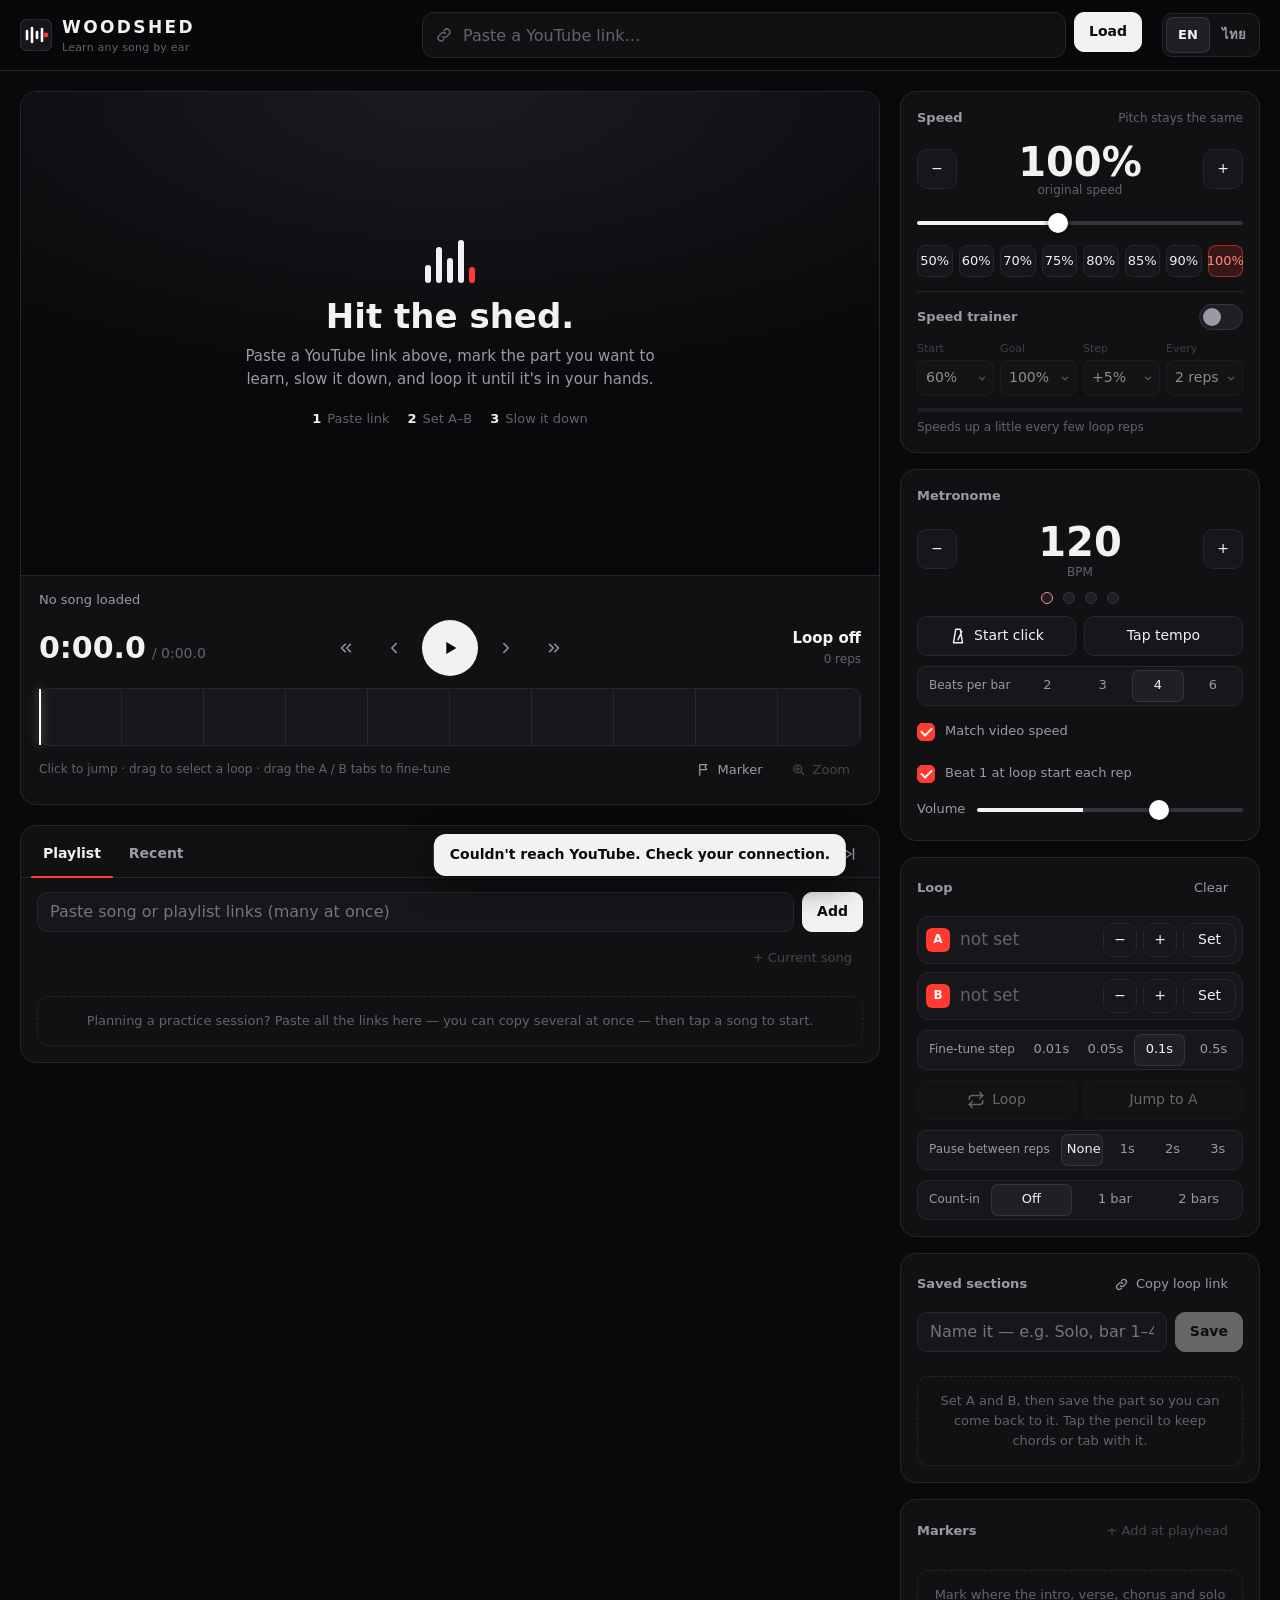
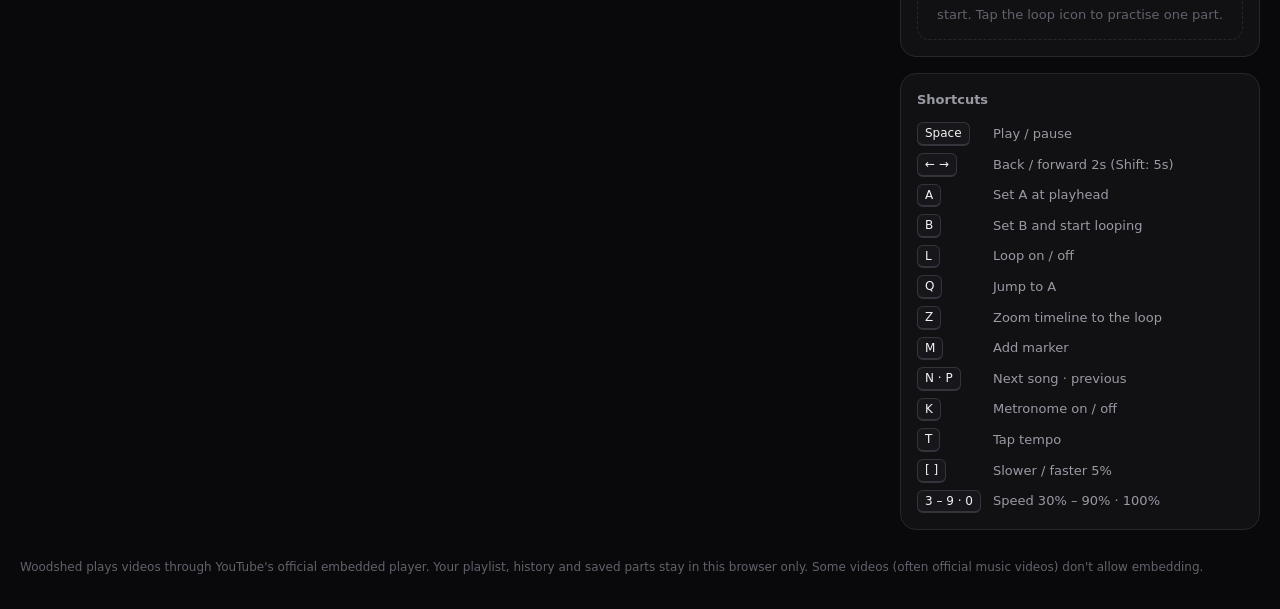
==== docs/woodshed/index.html @ f4cbf735 "Woodshed: seeking never auto-starts a not-yet-played video (fixes first count-in) Co-Authored-By: Cl" ====
<!DOCTYPE html>
<html lang="en">
<head>
<meta charset="utf-8">
<meta name="viewport" content="width=device-width,initial-scale=1">
<meta name="description" content="Woodshed — loop any part of a YouTube song, slow it down, and learn it by ear.">
<meta name="theme-color" content="#09090b">
<meta name="referrer" content="strict-origin-when-cross-origin">
<title>Woodshed — Learn any song by ear</title>
<link rel="icon" href="data:image/svg+xml,%3Csvg xmlns='http://www.w3.org/2000/svg' viewBox='0 0 32 32'%3E%3Crect width='32' height='32' rx='8' fill='%2309090b'/%3E%3Cpath d='M7 20V12M12 23V9M17 19v-6M22 22V10' stroke='%23fff' stroke-width='2.6' stroke-linecap='round'/%3E%3Ccircle cx='26' cy='16' r='2.4' fill='%23ff3b30'/%3E%3C/svg%3E">
<link rel="stylesheet" href="css/app.css?v=202611260628">
</head>
<body>
<div class="banner" id="fileWarn" hidden data-i18n="fileWarn">You opened this page as a local file. YouTube blocks playback from local files. Host it (e.g. GitHub Pages) or run a local web server.</div>
<header>
  <div class="hwrap">
    <a class="brand" href="./" aria-label="Woodshed">
      <svg width="32" height="32" viewBox="0 0 32 32" aria-hidden="true"><rect width="32" height="32" rx="8" fill="#17171b" stroke="#34343c"/><path d="M7 20V12M12 23V9M17 19v-6M22 22V10" stroke="#fff" stroke-width="2.6" stroke-linecap="round"/><circle cx="26" cy="16" r="2.4" fill="#ff3b30"/></svg>
      <span><b>WOODSHED</b><small data-i18n="brand.tag">Learn any song by ear</small></span>
    </a>
    <form class="url" id="urlForm" autocomplete="off">
      <label class="field">
        <svg class="i" viewBox="0 0 24 24"><path d="M10 14a4 4 0 0 0 5.7 0l3-3a4 4 0 0 0-5.7-5.7l-1 1M14 10a4 4 0 0 0-5.7 0l-3 3a4 4 0 0 0 5.7 5.7l1-1"/></svg>
        <input id="url" type="text" inputmode="url" placeholder="Paste a YouTube link…" data-i18n-ph="url.ph" aria-label="YouTube link" data-i18n-aria="url.aria" spellcheck="false">
      </label>
      <button class="btn pri" type="submit" data-i18n="load">Load</button>
    </form>
    <div class="langs" role="group" aria-label="Language" data-i18n-aria="lang.aria"><button data-lang="en">EN</button><button data-lang="th">ไทย</button></div>
  </div>
</header>

<main class="app">
  <section class="card stage">
    <div class="screen">
      <div id="player"></div>
      <div class="over" id="over">
        <div>
          <div class="bars" aria-hidden="true"><i></i><i></i><i></i><i></i><i></i></div>
          <h1 id="overTitle" data-i18n="intro.title">Hit the shed.</h1>
          <p id="overText" data-i18n="intro.text">Paste a YouTube link above, mark the part you want to learn, slow it down, and loop it until it's in your hands.</p>
          <div class="acts" id="overActs" hidden></div>
          <div class="code" id="overCode"></div>
          <div class="steps" id="steps"><span><b>1</b><i data-i18n="step1">Paste link</i></span><span><b>2</b><i data-i18n="step2">Set A–B</i></span><span><b>3</b><i data-i18n="step3">Slow it down</i></span></div>
        </div>
      </div>
      <div class="cbadge" id="cbadge" hidden><b id="cbNum">1</b><span id="cbText"></span></div>
    </div>
    <div class="transport">
      <div class="songTitle" id="songTitle">No song loaded</div>
      <div class="trow">
        <div class="tc num"><span id="now">0:00.0</span><small id="dur">/ 0:00.0</small></div>
        <div class="ctrls">
          <button class="btn sq ghost" id="b5" data-i18n-title="back5.t" data-i18n-aria="back5"><svg class="i" viewBox="0 0 24 24"><path d="M11 17l-5-5 5-5M18 17l-5-5 5-5"/></svg></button>
          <button class="btn sq ghost" id="b2" data-i18n-title="back2.t" data-i18n-aria="back2"><svg class="i" viewBox="0 0 24 24"><path d="M15 18l-6-6 6-6"/></svg></button>
          <button class="play" id="play" data-i18n-title="play.t" aria-label="Play"><svg viewBox="0 0 24 24" id="playIco"><path d="M8 5.5v13l11-6.5z"/></svg></button>
          <button class="btn sq ghost" id="f2" data-i18n-title="fwd2.t" data-i18n-aria="fwd2"><svg class="i" viewBox="0 0 24 24"><path d="M9 18l6-6-6-6"/></svg></button>
          <button class="btn sq ghost" id="f5" data-i18n-title="fwd5.t" data-i18n-aria="fwd5"><svg class="i" viewBox="0 0 24 24"><path d="M13 17l5-5-5-5M6 17l5-5-5-5"/></svg></button>
        </div>
        <div class="stat num" id="stat"><b id="loopState">Loop off</b><span id="loopCount">0 reps</span></div>
      </div>
      <div class="mini" id="mini" hidden aria-hidden="true"><div class="miniWin" id="miniWin"></div><div class="miniHead" id="miniHead"></div></div>
      <div class="lane" id="lane" data-i18n-aria="markers.aria"></div>
      <div class="track" id="track" data-i18n-aria="timeline.aria">
        <div class="prog" id="prog"></div>
        <div class="region" id="region"></div>
        <div class="hdl" id="hA" data-h="a"><span>A</span></div>
        <div class="hdl" id="hB" data-h="b"><span>B</span></div>
        <div class="head" id="head"></div>
        <div class="hover num" id="hover">0:00.0</div>
        <span class="vlab num" id="vs"></span><span class="vlab r num" id="ve"></span>
      </div>
      <div class="tfoot">
        <div class="hint" data-i18n="timeline.hint">Click to jump · drag to select a loop · drag the A / B tabs to fine-tune</div>
        <div class="tbtns">
          <button class="btn ghost small" id="mkAddT" data-i18n-title="marker.t"><svg class="i" viewBox="0 0 24 24"><path d="M6 21V4M6 4h11l-2.5 4L17 12H6"/></svg><span data-i18n="marker">Marker</span></button>
          <button class="btn ghost small" id="zoomBtn" aria-pressed="false" data-i18n-title="zoom.t" disabled><svg class="i" viewBox="0 0 24 24"><circle cx="11" cy="11" r="6"/><path d="M20 20l-4.5-4.5M11 8v6M8 11h6"/></svg><span data-i18n="zoom">Zoom</span></button>
        </div>
      </div>
    </div>
  </section>

  <section class="card lib" data-i18n-aria="lib.aria">
    <div class="tabs" role="tablist">
      <button role="tab" id="tabPl" class="on" aria-selected="true"><span data-i18n="tab.pl">Playlist</span> <span id="plTabCount" class="num"></span></button>
      <button role="tab" id="tabRc" aria-selected="false" data-i18n="tab.rc">Recent</button>
      <div class="tabs-r">
        <button class="btn sq ghost" id="plPrev" data-i18n-title="prevSong.t" data-i18n-aria="prevSong"><svg class="i" viewBox="0 0 24 24"><path d="M6 5v14M18 6l-9 6 9 6z"/></svg></button>
        <button class="btn sq ghost" id="plNext" data-i18n-title="nextSong.t" data-i18n-aria="nextSong"><svg class="i" viewBox="0 0 24 24"><path d="M18 5v14M6 6l9 6-9 6z"/></svg></button>
      </div>
    </div>
    <div id="plPane" class="pane">
      <form class="save" id="plForm" autocomplete="off">
        <input id="plIn" type="text" data-i18n-ph="pl.ph" data-i18n-aria="pl.aria" spellcheck="false">
        <button class="btn pri" type="submit" id="plAddBtn" data-i18n="add">Add</button>
      </form>
      <div class="pltools">
        <span class="hint num" id="plCount"></span>
        <button class="btn ghost small" id="plAddCur" data-i18n="pl.addCur">+ Current song</button>
        <span id="plTools" hidden><button class="btn ghost small" id="plClearDone" data-i18n="pl.clearDone">Remove learned</button><button class="btn ghost small" id="plClear" data-i18n="clear">Clear</button></span>
      </div>
      <ol class="plist" id="plList"></ol>
      <div class="empty" id="plEmpty" data-i18n="pl.empty"></div>
    </div>
    <div id="rcPane" class="pane" hidden>
      <ol class="plist" id="rcList"></ol>
      <div class="empty" id="rcEmpty" hidden data-i18n="rc.empty"></div>
      <div class="pltools"><button class="btn ghost small" id="rcClear" data-i18n="rc.clear">Clear history</button></div>
    </div>
  </section>

  <aside class="side">
    <div class="card">
      <div class="ch"><h2 data-i18n="speed">Speed</h2><span class="hint" style="margin:0" data-i18n="pitchSame">Pitch stays the same</span></div>
      <div class="speed">
        <button class="btn sq" id="spDown" data-i18n-aria="slower5">−</button>
        <div class="spv num"><span id="spv">100%</span><small id="spx">original speed</small></div>
        <button class="btn sq" id="spUp" data-i18n-aria="faster5">+</button>
      </div>
      <input type="range" id="sp" min="25" max="200" step="5" value="100" data-i18n-aria="speed.aria">
      <div class="chips" id="chips"></div>
      <div class="sub">
        <div class="subh"><span data-i18n="trainer">Speed trainer</span><button class="switch" id="trOn" role="switch" aria-checked="false" data-i18n-aria="trainer"><i></i></button></div>
        <div class="trgrid">
          <label><span data-i18n="trainer.from">Start</span><select id="trFrom"></select></label>
          <label><span data-i18n="trainer.to">Goal</span><select id="trTo"></select></label>
          <label><span data-i18n="trainer.step">Step</span><select id="trStep"></select></label>
          <label><span data-i18n="trainer.every">Every</span><select id="trEvery"></select></label>
        </div>
        <div class="trbar"><i id="trFill"></i></div>
        <div class="hint" id="trStatus"></div>
      </div>
    </div>

    <div class="card" id="metCard">
      <div class="ch"><h2 data-i18n="metronome">Metronome</h2><span class="hint num" style="margin:0" id="metEff"></span></div>
      <div class="speed">
        <button class="btn sq" id="bpmDown" data-i18n-aria="bpmDown">−</button>
        <div class="spv num"><input id="bpmIn" type="number" min="30" max="300" step="1" value="120" inputmode="numeric" data-i18n-aria="bpm.aria"><small data-i18n="bpm">BPM</small></div>
        <button class="btn sq" id="bpmUp" data-i18n-aria="bpmUp">+</button>
      </div>
      <div class="beats" id="beatDots" aria-hidden="true"></div>
      <div class="row">
        <button class="btn" id="metBtn" aria-pressed="false"><svg class="i" viewBox="0 0 24 24"><path d="M9 3h6l3 18H6zM12 17l5-11"/></svg><span data-i18n="met.start">Start click</span></button>
        <button class="btn" id="tapBtn"><span id="tapTxt" data-i18n="tap">Tap tempo</span></button>
      </div>
      <div class="seg" id="meterSeg"><span data-i18n="beats">Beats per bar</span><button data-b="2">2</button><button data-b="3">3</button><button data-b="4" class="on">4</button><button data-b="6">6</button></div>
      <label class="tog"><input type="checkbox" id="metFollow" checked><span data-i18n="met.follow">Match video speed</span></label>
      <label class="tog"><input type="checkbox" id="metRealign" checked><span data-i18n="met.realign">Beat 1 at loop start each rep</span></label>
      <label class="vol"><span data-i18n="volume">Volume</span><input type="range" id="metVol" min="0" max="100" value="70" data-i18n-aria="volume"></label>
    </div>

    <div class="card">
      <div class="ch"><h2 data-i18n="loop">Loop</h2><button class="btn ghost" id="clr" style="height:30px;font-size:13px" data-i18n="clear">Clear</button></div>
      <div class="ab">
        <div class="pt">
          <span class="tag">A</span><span class="t num none" id="at">not set</span>
          <button class="btn sq" data-n="a,-0.1" data-i18n-aria="aEarlier">−</button>
          <button class="btn sq" data-n="a,0.1" data-i18n-aria="aLater">+</button>
          <button class="btn" id="setA" data-i18n-title="setA.t" data-i18n="set">Set</button>
        </div>
        <div class="pt">
          <span class="tag">B</span><span class="t num none" id="bt">not set</span>
          <button class="btn sq" data-n="b,-0.1" data-i18n-aria="bEarlier">−</button>
          <button class="btn sq" data-n="b,0.1" data-i18n-aria="bLater">+</button>
          <button class="btn" id="setB" data-i18n-title="setB.t" data-i18n="set">Set</button>
        </div>
      </div>
      <div class="seg" id="stepSeg"><span data-i18n="fineStep">Fine-tune step</span><button data-step="0.01">0.01s</button><button data-step="0.05">0.05s</button><button data-step="0.1" class="on">0.1s</button><button data-step="0.5">0.5s</button></div>
      <div class="row">
        <button class="btn" id="loopBtn" aria-pressed="false"><svg class="i" viewBox="0 0 24 24"><path d="M17 2l4 4-4 4"/><path d="M3 11v-1a4 4 0 0 1 4-4h14M7 22l-4-4 4-4"/><path d="M21 13v1a4 4 0 0 1-4 4H3"/></svg><span>Loop</span></button>
        <button class="btn" id="toA" data-i18n-title="jumpA.t" data-i18n="jumpA">Jump to A</button>
      </div>
      <div class="seg" id="gap"><span data-i18n="gap">Pause between reps</span><button data-g="0" class="on" data-i18n="none">None</button><button data-g="1">1s</button><button data-g="2">2s</button><button data-g="3">3s</button></div>
      <div class="seg" id="ciSeg"><span data-i18n="countIn">Count-in</span><button data-ci="0" class="on" data-i18n="off">Off</button><button data-ci="1" id="ci1"></button><button data-ci="2" id="ci2"></button></div>
    </div>

    <div class="card">
      <div class="ch"><h2 data-i18n="sections">Saved sections</h2><button class="btn ghost" id="share" style="height:30px;font-size:13px"><svg class="i" viewBox="0 0 24 24" style="width:15px;height:15px"><path d="M10 14a4 4 0 0 0 5.7 0l3-3a4 4 0 0 0-5.7-5.7l-1 1M14 10a4 4 0 0 0-5.7 0l-3 3a4 4 0 0 0 5.7 5.7l1-1"/></svg><span data-i18n="copyLink">Copy loop link</span></button></div>
      <form class="save" id="saveForm" autocomplete="off">
        <input id="secName" type="text" maxlength="40" data-i18n-ph="sec.ph" data-i18n-aria="sec.aria">
        <button class="btn pri" type="submit" id="saveBtn" data-i18n="save">Save</button>
      </form>
      <ul class="secs" id="secs"></ul>
      <div class="empty" id="secEmpty" data-i18n="sec.empty"></div>
    </div>

    <div class="card">
      <div class="ch"><h2 data-i18n="markers">Markers</h2><button class="btn ghost" id="mkAdd" style="height:30px;font-size:13px" data-i18n-title="mk.add.t" data-i18n="mk.add">+ Add at playhead</button></div>
      <ul class="mks" id="mkList"></ul>
      <div class="empty" id="mkEmpty" data-i18n="mk.empty"></div>
      <datalist id="mkNames"></datalist>
    </div>

    <div class="card keys-card">
      <div class="ch"><h2 data-i18n="shortcuts">Shortcuts</h2></div>
      <div class="keys">
        <kbd>Space</kbd><span data-i18n="k.play"></span>
        <kbd>← →</kbd><span data-i18n="k.seek"></span>
        <kbd>A</kbd><span data-i18n="k.a"></span>
        <kbd>B</kbd><span data-i18n="k.b"></span>
        <kbd>L</kbd><span data-i18n="k.l"></span>
        <kbd>Q</kbd><span data-i18n="k.q"></span>
        <kbd>Z</kbd><span data-i18n="k.z"></span>
        <kbd>M</kbd><span data-i18n="k.m"></span>
        <kbd>N · P</kbd><span><i data-i18n="k.n"></i> · <i data-i18n="k.p"></i></span>
        <kbd>K</kbd><span data-i18n="k.k"></span>
        <kbd>T</kbd><span data-i18n="k.t"></span>
        <kbd>[ ]</kbd><span data-i18n="k.speed"></span>
        <kbd>3 – 9 · 0</kbd><span data-i18n="k.num"></span>
      </div>
    </div>
  </aside>
</main>
<footer data-i18n="footer"></footer>
<div class="toast" id="toast" role="status" aria-live="polite"></div>
<script type="module" src="js/main.js?v=202611260628"></script>
</body>
</html>
---- docs/woodshed/css/app.css ----
:root{
  --bg:#09090b;--s1:#111114;--s2:#17171b;--s3:#1f1f25;--line:#26262d;--line2:#34343c;
  --ink:#f2f2f4;--mute:#9a9aa4;--dim:#62626c;--rec:#ff3b30;--recbg:rgba(255,59,48,.16);
  --r:16px;
  --font:Meiryo,"メイリオ","Hiragino Kaku Gothic ProN","Hiragino Sans","Leelawadee UI","Thonburi","Sukhumvit Set","Noto Sans Thai","Noto Sans JP",system-ui,sans-serif;
  color-scheme:dark;
}
*{box-sizing:border-box;min-width:0}
html,body{margin:0;background:var(--bg);color:var(--ink)}
body{font:15px/1.55 var(--font);-webkit-font-smoothing:antialiased;overflow-x:hidden}
button,input{font:inherit;color:inherit}
button{cursor:pointer;-webkit-tap-highlight-color:transparent}
:focus-visible{outline:2px solid var(--rec);outline-offset:2px}
.num{font-variant-numeric:tabular-nums;white-space:nowrap}
svg.i{width:18px;height:18px;fill:none;stroke:currentColor;stroke-width:2;stroke-linecap:round;stroke-linejoin:round;flex:none}

/* ---------- header ---------- */
header{position:sticky;top:0;z-index:20;background:rgba(9,9,11,.86);backdrop-filter:blur(14px);-webkit-backdrop-filter:blur(14px);border-bottom:1px solid var(--line)}
.hwrap{max-width:1320px;margin:auto;padding:12px 20px;display:flex;gap:20px;align-items:center}
.brand{display:flex;align-items:center;gap:10px;text-decoration:none;color:var(--ink);flex:none}
.brand b{font-size:17px;letter-spacing:.14em;font-weight:700}
.brand small{display:block;font-size:11px;color:var(--dim);letter-spacing:.02em;margin-top:-2px}
form.url{flex:1;display:flex;gap:8px;max-width:720px;margin-left:auto}
.field{flex:1;display:flex;align-items:center;gap:8px;background:var(--s1);border:1px solid var(--line);border-radius:12px;padding:0 12px;transition:border-color .15s}
.field:focus-within{border-color:var(--line2);box-shadow:0 0 0 3px rgba(255,255,255,.04)}
.field svg{color:var(--dim)}
.field input{flex:1;height:44px;border:0;background:none;outline:none;font-size:16px}
.field input::placeholder{color:var(--dim)}

/* ---------- buttons ---------- */
.btn{display:inline-flex;align-items:center;justify-content:center;gap:7px;height:40px;padding:0 14px;border-radius:10px;background:var(--s2);border:1px solid var(--line);font-size:14px;white-space:nowrap;transition:background .12s,border-color .12s,transform .08s}
.btn:hover{background:var(--s3);border-color:var(--line2)}
.btn:active{transform:scale(.97)}
.btn:disabled{opacity:.38;pointer-events:none}
.btn.pri{background:var(--ink);color:#0b0b0d;border-color:var(--ink);font-weight:700}
.btn.pri:hover{background:#fff}
.btn.sq{width:40px;padding:0}
.btn.on{background:var(--recbg);border-color:rgba(255,59,48,.55);color:#ff8a82}
.btn.ghost{background:none;border-color:transparent;color:var(--mute)}
.btn.ghost:hover{color:var(--ink);background:var(--s2)}

/* ---------- layout ---------- */
.app{max-width:1320px;margin:auto;padding:20px;display:grid;grid-template-columns:minmax(0,1fr) 360px;grid-template-areas:"stage side" "lib side";grid-template-rows:auto 1fr;gap:20px;align-items:start}
.stage{grid-area:stage}.lib{grid-area:lib}.side{grid-area:side}
.card{background:var(--s1);border:1px solid var(--line);border-radius:var(--r)}
.side{display:grid;gap:16px}
.side .card{padding:16px}
.ch{display:flex;align-items:center;justify-content:space-between;gap:8px;margin-bottom:12px}
.ch h2{margin:0;font-size:13px;font-weight:700;color:var(--mute)}

/* ---------- video ---------- */
.screen{position:relative;aspect-ratio:16/9;background:#000;border-radius:var(--r) var(--r) 0 0;overflow:hidden}
#player,.screen iframe{position:absolute;inset:0;width:100%;height:100%;border:0}
.over{position:absolute;inset:0;display:grid;place-items:center;text-align:center;padding:24px;background:radial-gradient(120% 90% at 50% 0%,#1a1a20 0%,#09090b 70%)}
.over[hidden]{display:none}
.over h1{font-size:clamp(22px,3.4vw,34px);line-height:1.15;margin:14px 0 8px;font-weight:700}
.over p{margin:0 auto;color:var(--mute);max-width:440px}
.over .err{color:#ff8a82}
.bars{display:flex;gap:5px;align-items:flex-end;justify-content:center;height:46px}
.bars i{width:6px;border-radius:3px;background:var(--ink);animation:eq 1.2s ease-in-out infinite}
.bars i:nth-child(1){height:40%;animation-delay:-.2s}.bars i:nth-child(2){height:80%;animation-delay:-.5s}
.bars i:nth-child(3){height:55%;animation-delay:-.9s}.bars i:nth-child(4){height:95%;animation-delay:-.3s}
.bars i:nth-child(5){height:35%;animation-delay:-.7s;background:var(--rec)}
@keyframes eq{50%{transform:scaleY(.45)}}
.bars i{transform-origin:bottom}
.steps{display:flex;gap:18px;justify-content:center;flex-wrap:wrap;margin-top:18px;color:var(--dim);font-size:13px}
.steps[hidden],.acts[hidden]{display:none}
.acts{display:flex;gap:8px;justify-content:center;flex-wrap:wrap;margin-top:18px}
.acts a{text-decoration:none}
.code{margin-top:10px;font-size:11px;color:var(--dim)}
.steps span b{color:var(--ink);font-weight:700;margin-right:6px}

/* ---------- transport ---------- */
.transport{padding:16px 18px 18px;border-top:1px solid var(--line)}
.trow{display:grid;grid-template-columns:1fr auto 1fr;align-items:center;gap:12px}
.tc{font-size:30px;font-weight:700;line-height:1}
.tc small{font-size:14px;color:var(--dim);font-weight:400;margin-left:6px}
.ctrls{display:flex;gap:8px;align-items:center}
.play{width:56px;height:56px;border-radius:50%;background:var(--ink);color:#0b0b0d;border:0;display:grid;place-items:center;transition:transform .1s}
.play:hover{background:#fff}
.play:active{transform:scale(.94)}
.play svg{width:22px;height:22px;fill:currentColor;stroke:none}
.stat{justify-self:end;text-align:right;font-size:12px;color:var(--dim)}
.stat b{display:block;font-size:15px;color:var(--ink)}
.stat.live b{color:#ff8a82}

.track{position:relative;height:58px;margin-top:16px;border-radius:10px;background:var(--s2);border:1px solid var(--line);cursor:crosshair;touch-action:none;user-select:none;-webkit-user-select:none}
.track::before{content:"";position:absolute;inset:0;border-radius:inherit;background:repeating-linear-gradient(90deg,transparent 0 calc(10% - 1px),var(--line) calc(10% - 1px) 10%)}
.prog{position:absolute;left:0;top:0;bottom:0;background:rgba(255,255,255,.05);border-radius:9px 0 0 9px}
.region{position:absolute;top:0;bottom:0;background:var(--recbg);display:none}
.hdl{position:absolute;top:0;height:50%;width:24px;margin-left:-12px;display:none;cursor:ew-resize;z-index:2}
#hB{top:50%}
.hdl::before{content:"";position:absolute;left:11px;top:0;height:200%;width:2px;background:var(--rec);pointer-events:none}
#hB::before{top:auto;bottom:0}
.hdl span{position:absolute;top:4px;left:50%;transform:translateX(-50%);background:var(--rec);color:#fff;font-size:10px;font-weight:700;line-height:16px;width:16px;text-align:center;border-radius:4px;box-shadow:0 0 0 2px var(--s2)}
#hB span{top:auto;bottom:4px}
.head{position:absolute;top:0;bottom:0;width:2px;margin-left:-1px;background:#fff;box-shadow:0 0 10px rgba(255,255,255,.5);pointer-events:none;z-index:3;left:0}
.hover{position:absolute;top:-30px;transform:translateX(-50%);font-size:11px;background:#000;border:1px solid var(--line2);padding:1px 6px;border-radius:5px;pointer-events:none;display:none;z-index:4}
.track:hover .hover{display:block}
@media(hover:none){.track:hover .hover{display:none}}
.hint{margin-top:8px;font-size:12px;color:var(--dim)}

/* ---------- speed ---------- */
.speed{display:flex;align-items:center;gap:10px}
.spv{flex:1;text-align:center;font-size:40px;font-weight:700;line-height:1.1}
.spv small{display:block;font-size:12px;color:var(--dim);font-weight:400}
input[type=range]{-webkit-appearance:none;appearance:none;width:100%;height:28px;background:none;margin:12px 0 4px}
input[type=range]::-webkit-slider-runnable-track{height:4px;border-radius:2px;background:linear-gradient(90deg,var(--ink) var(--p,40%),var(--line2) var(--p,40%))}
input[type=range]::-moz-range-track{height:4px;border-radius:2px;background:var(--line2)}
input[type=range]::-moz-range-progress{height:4px;border-radius:2px;background:var(--ink)}
input[type=range]::-webkit-slider-thumb{-webkit-appearance:none;width:20px;height:20px;border-radius:50%;background:#fff;margin-top:-8px;border:0;box-shadow:0 1px 6px rgba(0,0,0,.6)}
input[type=range]::-moz-range-thumb{width:20px;height:20px;border-radius:50%;background:#fff;border:0}
.chips{display:flex;flex-wrap:wrap;gap:6px}
.chips .btn{height:32px;padding:0 10px;font-size:13px;border-radius:8px;flex:1}

/* ---------- loop ---------- */
.ab{display:grid;gap:8px}
.pt{display:grid;grid-template-columns:28px minmax(0,1fr) auto auto auto;gap:6px;align-items:center;background:var(--s2);border:1px solid var(--line);border-radius:12px;padding:6px 6px 6px 8px}
.tag{width:24px;height:24px;border-radius:6px;display:grid;place-items:center;font-size:12px;font-weight:700;background:var(--rec);color:#fff}
.pt .t{font-size:17px;font-weight:700}
.pt .t.none{color:var(--dim);font-weight:400}
.pt .btn{height:34px}
.pt .btn.sq{width:34px}
.row{display:flex;gap:8px;flex-wrap:wrap;margin-top:10px}
.row .btn{flex:1}
.seg{display:flex;background:var(--s2);border:1px solid var(--line);border-radius:10px;padding:3px;gap:3px;margin-top:10px;align-items:center}
.seg>span{font-size:12px;color:var(--mute);padding:0 8px;white-space:nowrap}
.seg button{flex:1;height:32px;border:0;border-radius:7px;background:none;color:var(--mute);font-size:13px}
.seg button.on{background:var(--s3);color:var(--ink);box-shadow:inset 0 0 0 1px var(--line2)}

/* ---------- sections ---------- */
.save{display:flex;gap:8px}
.save input{flex:1;height:40px;border-radius:10px;border:1px solid var(--line);background:var(--s2);padding:0 12px;font-size:16px;outline:none}
.save input:focus{border-color:var(--line2)}
ul.secs{list-style:none;margin:12px 0 0;padding:0;display:grid;gap:6px;max-height:340px;overflow:auto}
.sec{display:grid;grid-template-columns:minmax(0,1fr) auto;align-items:center;gap:6px;border:1px solid var(--line);border-radius:12px;background:var(--s2);transition:border-color .12s}
.sec.act{border-color:rgba(255,59,48,.6)}
.sec>button.go{display:block;text-align:left;background:none;border:0;padding:9px 12px;min-height:44px}
.sec .n{display:block;font-weight:700;overflow:hidden;text-overflow:ellipsis;white-space:nowrap}
.sec .m{display:block;font-size:12px;color:var(--mute)}
.sec .del{margin-right:6px}
.sec .del.sure{color:#ff8a82;width:auto;padding:0 10px}
.empty{color:var(--dim);font-size:13px;padding:14px;text-align:center;border:1px dashed var(--line);border-radius:12px;margin-top:12px}

/* ---------- keys ---------- */
.keys{display:grid;grid-template-columns:auto minmax(0,1fr);gap:7px 12px;font-size:13px;color:var(--mute);align-items:center}
kbd{justify-self:start;font:inherit;font-size:12px;color:var(--ink);background:var(--s2);border:1px solid var(--line2);border-bottom-width:2px;border-radius:6px;padding:1px 7px;white-space:nowrap}

footer{max-width:1320px;margin:0 auto;padding:8px 20px 32px;color:var(--dim);font-size:12px}

/* ---------- toast & banner ---------- */
.toast{position:fixed;left:50%;bottom:24px;transform:translate(-50%,20px);opacity:0;background:#f2f2f4;color:#0b0b0d;padding:10px 16px;border-radius:12px;font-size:14px;font-weight:700;box-shadow:0 10px 30px rgba(0,0,0,.5);transition:.2s;pointer-events:none;z-index:50;max-width:calc(100vw - 32px);text-align:center}
.toast.show{opacity:1;transform:translate(-50%,0)}
.banner{background:#2a1210;border-bottom:1px solid #5a1f1a;color:#ffb3ad;font-size:13px;padding:10px 20px;text-align:center}
.banner[hidden]{display:none}

@media(max-width:1020px){.app{grid-template-columns:minmax(0,1fr);grid-template-areas:"stage" "side" "lib";grid-template-rows:auto}.side{grid-template-columns:repeat(2,minmax(0,1fr))}}
@media(max-width:720px){
  header{position:static}
  .hwrap{flex-wrap:wrap;gap:10px;padding:10px 14px}
  form.url{flex-basis:100%;max-width:none}
  .app{padding:12px;gap:12px}.side{grid-template-columns:minmax(0,1fr);gap:12px}
  .transport{padding:14px}
  .trow{grid-template-columns:1fr auto}
  .ctrls{grid-column:1/-1;grid-row:2;justify-content:center}
  .tc{font-size:26px}
  .btn{height:44px}.btn.sq{width:44px}
  .steps{display:none}
  .keys-card{display:none}
}
@media(prefers-reduced-motion:reduce){*{animation:none!important;transition:none!important}}

/* ---------- v2: title, lane, zoom ---------- */
.songTitle{font-size:13px;color:var(--mute);margin:-2px 0 10px;white-space:nowrap;overflow:hidden;text-overflow:ellipsis}
.track{margin-top:4px}
.lane{position:relative;height:0;margin-top:12px;transition:height .15s}
.lane.has{height:24px}
.flag{position:absolute;bottom:0;transform:translateX(-1px);height:22px;min-width:10px;padding:0 6px 0 7px;border:0;border-left:2px solid #f2f2f4;border-radius:0 6px 6px 0;background:#26262d;color:var(--ink);font-size:11px;line-height:22px;text-align:left;white-space:nowrap;cursor:pointer}
.flag:hover{background:#34343c}
.flag span{display:inline-block;overflow:hidden;text-overflow:ellipsis;vertical-align:top}
.mini{position:relative;height:6px;margin-top:12px;border-radius:3px;background:var(--s3);overflow:hidden}
.mini[hidden]{display:none}
.miniWin{position:absolute;top:0;bottom:0;background:var(--rec);opacity:.55;min-width:2px}
.miniHead{position:absolute;top:0;bottom:0;width:2px;background:#fff}
.track.zoomed{border-color:rgba(255,59,48,.45)}
.track.zoomed::before{background:repeating-linear-gradient(90deg,transparent 0 calc(5% - 1px),var(--line) calc(5% - 1px) 5%)}
.vlab{position:absolute;bottom:3px;left:6px;font-size:10px;color:var(--dim);pointer-events:none}
.vlab.r{left:auto;right:6px}
.tfoot{display:flex;align-items:center;justify-content:space-between;gap:10px;margin-top:8px}
.tfoot .hint{margin:0}
.tbtns{display:flex;gap:6px;flex:none}
.btn.small{height:32px;padding:0 10px;font-size:13px}
.btn.small svg.i{width:15px;height:15px}
#zoomBtn.on{background:var(--recbg);border-color:rgba(255,59,48,.55);color:#ff8a82}
#stepSeg button{font-variant-numeric:tabular-nums}

/* ---------- v2: library ---------- */
.lib{padding:6px 16px 16px}
.tabs{display:flex;align-items:center;gap:4px;border-bottom:1px solid var(--line);margin:0 -16px 14px;padding:0 10px}
.tabs>button{height:46px;padding:0 12px;border:0;background:none;color:var(--mute);font-size:14px;font-weight:700;border-bottom:2px solid transparent;margin-bottom:-1px}
.tabs>button.on{color:var(--ink);border-bottom-color:var(--rec)}
.tabs-r{margin-left:auto;display:flex;gap:2px}
.pane[hidden]{display:none}
.pltools{display:flex;align-items:center;gap:6px;flex-wrap:wrap;margin-top:10px}
.pltools .hint{margin:0 auto 0 0}
.pltools>span[hidden]{display:none}
.plist{list-style:none;margin:10px 0 0;padding:0;display:grid;gap:6px;max-height:520px;overflow:auto;overscroll-behavior:contain}
.pl{display:grid;grid-template-columns:auto minmax(0,1fr) auto auto;align-items:center;gap:4px;border:1px solid var(--line);border-radius:12px;background:var(--s2);padding-right:6px;transition:border-color .12s}
#rcList .pl{grid-template-columns:minmax(0,1fr) auto}
.pl.cur{border-color:rgba(255,59,48,.6)}
.pl.done .pl-t b{color:var(--mute);text-decoration:line-through;text-decoration-color:var(--dim)}
.pl.dragging{opacity:.6;border-style:dashed}
.grip{display:grid;place-items:center;width:28px;height:52px;color:var(--dim);cursor:grab;touch-action:none}
.grip:active{cursor:grabbing}
.pl-go{display:flex;align-items:center;gap:10px;min-width:0;text-align:left;background:none;border:0;padding:6px 4px 6px 6px;min-height:56px}
#rcList .pl-go{padding-left:8px}
.idx{width:18px;flex:none;text-align:right;font-size:12px;color:var(--dim)}
.thumb{width:64px;height:36px;border-radius:6px;overflow:hidden;flex:none;display:block;background:var(--s3) url("data:image/svg+xml,%3Csvg xmlns='http://www.w3.org/2000/svg' viewBox='0 0 24 24'%3E%3Cpath d='M9 18V6l10-2v12' fill='none' stroke='%2362626c' stroke-width='2'/%3E%3Ccircle cx='7' cy='18' r='2' fill='%2362626c'/%3E%3Ccircle cx='17' cy='16' r='2' fill='%2362626c'/%3E%3C/svg%3E") center/16px no-repeat}
.thumb img{width:100%;height:100%;object-fit:cover;display:block}
.thumb img.broken{visibility:hidden}
.pl-t{min-width:0;display:block}
.pl-t b{display:block;font-size:14px;overflow:hidden;text-overflow:ellipsis;white-space:nowrap}
.pl-t small{display:block;font-size:12px;color:var(--mute);overflow:hidden;text-overflow:ellipsis;white-space:nowrap}
.pl-t em{font-style:normal;color:#ff8a82}
.chk.on{color:#4ade80}
.addpl{height:32px;font-size:12px;padding:0 10px}

/* ---------- v2: sections notes, markers ---------- */
.sec{grid-template-columns:minmax(0,1fr) auto auto}
.sec .nt{margin:0;position:relative}
.sec .nt.has{color:var(--ink)}
.sec .nt.has::after{content:"";position:absolute;top:7px;right:7px;width:6px;height:6px;border-radius:50%;background:var(--rec)}
.sec .nt.on{background:var(--s3)}
.sec .pv{display:block;font-size:12px;color:var(--dim);overflow:hidden;text-overflow:ellipsis;white-space:nowrap;margin-top:2px}
.notes{grid-column:1/-1;padding:0 8px 8px}
.notes textarea{width:100%;min-height:96px;resize:vertical;border-radius:10px;border:1px solid var(--line);background:#0d0d10;color:var(--ink);padding:10px;font:14px/1.5 Consolas,"MS Gothic",ui-monospace,Menlo,monospace;outline:none}
.notes textarea:focus{border-color:var(--line2)}
ul.mks{list-style:none;margin:0;padding:0;display:grid;gap:6px;max-height:340px;overflow:auto}
.mk{display:grid;grid-template-columns:auto minmax(0,1fr) auto auto;gap:6px;align-items:center;background:var(--s2);border:1px solid var(--line);border-radius:12px;padding:5px}
.mk-t{height:34px;padding:0 10px;border-radius:8px;border:1px solid var(--line2);background:var(--s3);font-size:13px;font-weight:700}
.mk-t:hover{background:#2a2a31}
.mk-n{height:34px;border:1px solid transparent;border-radius:8px;background:none;padding:0 8px;font-size:15px;outline:none;min-width:0}
.mk-n:hover{border-color:var(--line)}
.mk-n:focus{border-color:var(--line2);background:#0d0d10}
.mk .btn.sq{width:34px;height:34px}
@media(max-width:720px){
  .lib{padding:4px 12px 12px}.tabs{margin:0 -12px 12px}
  .tfoot{flex-wrap:wrap}.tfoot .hint{flex-basis:100%}
  .tbtns{width:100%}.tbtns .btn{flex:1}
  .plist{max-height:none}
  .thumb{width:56px;height:32px}
  .idx{display:none}
  .pl-t b{white-space:normal;display:-webkit-box;-webkit-line-clamp:2;-webkit-box-orient:vertical;line-height:1.3}
  .pl-go{gap:8px}
}

/* ---------- v3: language, count-in badge ---------- */
.langs{display:flex;flex:none;background:var(--s1);border:1px solid var(--line);border-radius:10px;padding:3px;gap:2px}
.langs button{height:36px;min-width:44px;padding:0 10px;border:0;border-radius:7px;background:none;color:var(--mute);font-size:13px;font-weight:700}
.langs button.on{background:var(--s3);color:var(--ink);box-shadow:inset 0 0 0 1px var(--line2)}
.steps i,.keys i{font-style:normal}
:lang(th) body{line-height:1.6}
.cbadge{position:absolute;inset:0;display:grid;place-content:center;justify-items:center;gap:6px;background:rgba(9,9,11,.55);pointer-events:none;z-index:5}
.cbadge[hidden]{display:none}
.cbadge b{font-size:clamp(64px,12vw,120px);line-height:1;color:#fff;font-variant-numeric:tabular-nums;text-shadow:0 4px 30px rgba(0,0,0,.6)}
.cbadge span{font-size:13px;color:var(--mute);letter-spacing:.04em}

/* ---------- v3: speed trainer ---------- */
.sub{margin-top:14px;padding-top:12px;border-top:1px solid var(--line)}
.subh{display:flex;align-items:center;justify-content:space-between;font-size:13px;font-weight:700;color:var(--mute);margin-bottom:10px}
.sub.active .subh{color:var(--ink)}
.switch{position:relative;width:44px;height:26px;border-radius:13px;border:1px solid var(--line2);background:var(--s3);padding:0;flex:none}
.switch i{position:absolute;top:3px;left:3px;width:18px;height:18px;border-radius:50%;background:var(--mute);transition:transform .15s,background .15s}
.switch.on{background:var(--rec);border-color:var(--rec)}
.switch.on i{transform:translateX(18px);background:#fff}
.trgrid{display:grid;grid-template-columns:repeat(4,minmax(0,1fr));gap:6px}
.trgrid label{display:grid;gap:3px;font-size:11px;color:var(--dim)}
select{appearance:none;-webkit-appearance:none;height:36px;width:100%;border-radius:8px;border:1px solid var(--line);background:var(--s2) url("data:image/svg+xml,%3Csvg xmlns='http://www.w3.org/2000/svg' viewBox='0 0 24 24'%3E%3Cpath d='M7 10l5 5 5-5' fill='none' stroke='%239a9aa4' stroke-width='2'/%3E%3C/svg%3E") right 4px center/14px no-repeat;color:var(--ink);padding:0 18px 0 8px;font:inherit;font-size:14px;font-variant-numeric:tabular-nums}
select:focus-visible{outline:2px solid var(--rec);outline-offset:1px}
.sub:not(.active) .trgrid{opacity:.55}
.trbar{height:4px;border-radius:2px;background:var(--s3);margin:12px 0 6px;overflow:hidden}
.trbar i{display:block;height:100%;width:0;background:var(--rec);transition:width .3s}
#trStatus{margin:0;min-height:1.5em}

/* ---------- v3: metronome ---------- */
.spv input{width:100%;max-width:150px;text-align:center;font:inherit;font-size:40px;font-weight:700;line-height:1.1;background:none;border:1px solid transparent;border-radius:10px;color:var(--ink);font-variant-numeric:tabular-nums;-moz-appearance:textfield}
.spv input::-webkit-inner-spin-button,.spv input::-webkit-outer-spin-button{-webkit-appearance:none;margin:0}
.spv input:hover{border-color:var(--line)}
.spv input:focus{outline:none;border-color:var(--line2);background:#0d0d10}
.beats{display:flex;justify-content:center;gap:10px;margin:12px 0 2px;height:14px}
.beats i{width:12px;height:12px;border-radius:50%;background:var(--s3);border:1px solid var(--line2);transition:background .05s}
.beats i.acc{border-color:#ff8a82}
.beats i.on{background:var(--ink)}
.beats i.acc.on{background:var(--rec)}
#metBtn.on{background:var(--recbg);border-color:rgba(255,59,48,.55);color:#ff8a82}
#tapBtn{touch-action:manipulation}
.tog{display:flex;align-items:center;gap:10px;margin-top:10px;font-size:13px;color:var(--mute);cursor:pointer;min-height:32px}
.tog input{appearance:none;-webkit-appearance:none;width:18px;height:18px;border-radius:5px;border:1px solid var(--line2);background:var(--s2);display:grid;place-items:center;flex:none;margin:0}
.tog input:checked{background:var(--rec);border-color:var(--rec)}
.tog input:checked::after{content:"";width:9px;height:5px;border:2px solid #fff;border-top:0;border-right:0;transform:translateY(-1px) rotate(-45deg)}
.vol{display:flex;align-items:center;gap:12px;margin-top:6px;font-size:13px;color:var(--mute)}
.vol input{margin:0}
.vol>span{white-space:nowrap;flex:none}
#ciSeg button{white-space:nowrap}
@media(max-width:720px){
  .langs{position:absolute;top:10px;right:14px}
  .langs button{height:32px;min-width:40px}
  .hwrap{position:relative}
}
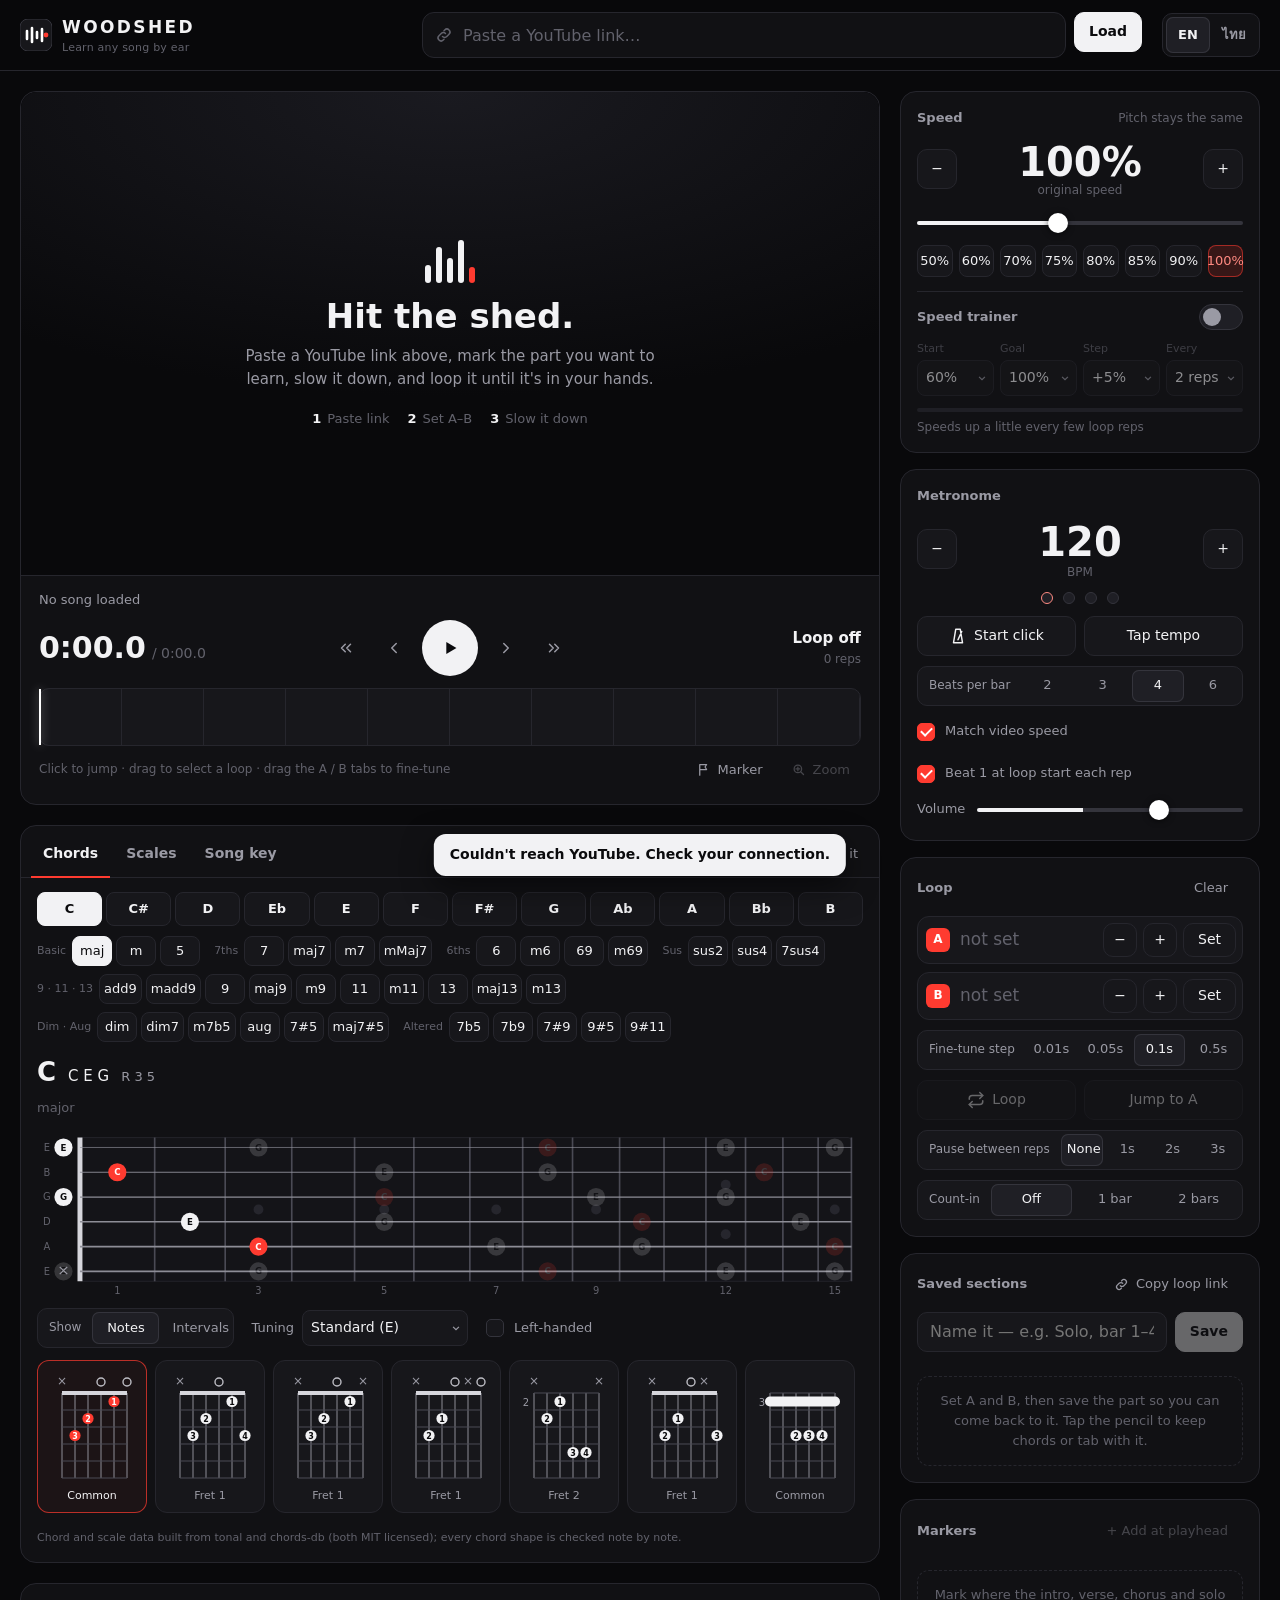
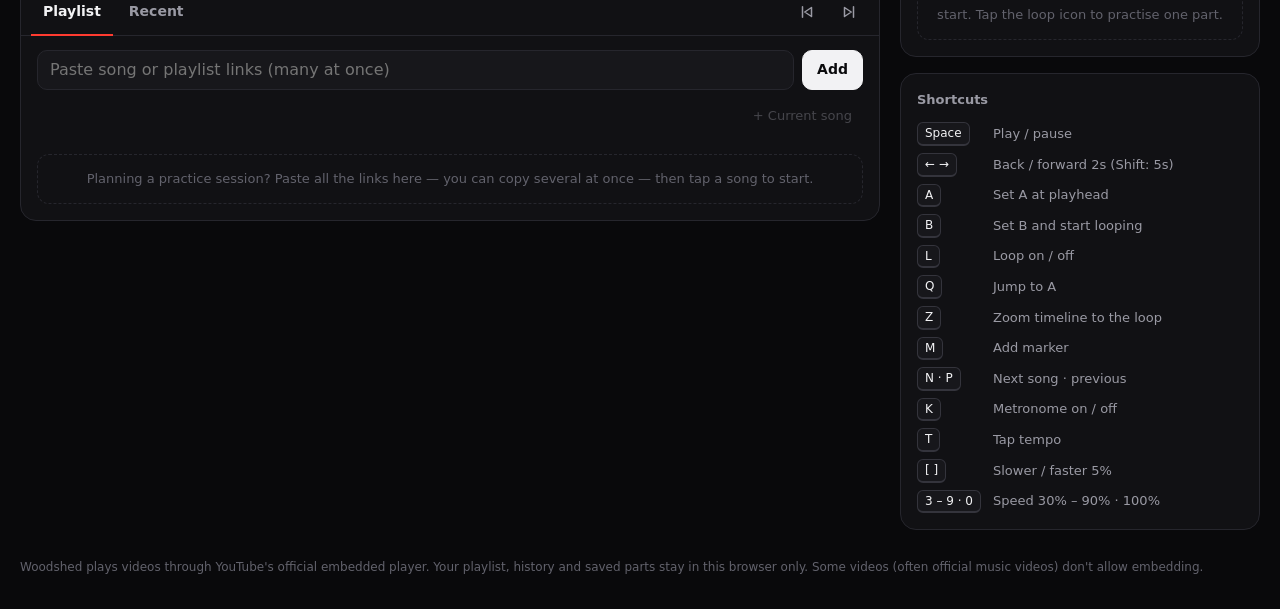
==== commit 97bc2336: "Woodshed v4: chord, scale and song-key charts on the fretboard Every chord shape (chords-db, filtere" ====
--- a/docs/woodshed/index.html
+++ b/docs/woodshed/index.html
@@ -8,7 +8,7 @@
 <meta name="referrer" content="strict-origin-when-cross-origin">
 <title>Woodshed — Learn any song by ear</title>
 <link rel="icon" href="data:image/svg+xml,%3Csvg xmlns='http://www.w3.org/2000/svg' viewBox='0 0 32 32'%3E%3Crect width='32' height='32' rx='8' fill='%2309090b'/%3E%3Cpath d='M7 20V12M12 23V9M17 19v-6M22 22V10' stroke='%23fff' stroke-width='2.6' stroke-linecap='round'/%3E%3Ccircle cx='26' cy='16' r='2.4' fill='%23ff3b30'/%3E%3C/svg%3E">
-<link rel="stylesheet" href="css/app.css?v=202611260628">
+<link rel="stylesheet" href="css/app.css?v=202611261235">
 </head>
 <body>
 <div class="banner" id="fileWarn" hidden data-i18n="fileWarn">You opened this page as a local file. YouTube blocks playback from local files. Host it (e.g. GitHub Pages) or run a local web server.</div>
@@ -79,6 +79,36 @@
     </div>
   </section>
 
+  <section class="card theory" id="theory" data-i18n-aria="th.aria">
+    <div class="tabs" role="tablist">
+      <button role="tab" data-th="chords" class="on" data-i18n="th.chords">Chords</button>
+      <button role="tab" data-th="scales" data-i18n="th.scales">Scales</button>
+      <button role="tab" data-th="key" data-i18n="th.key">Song key</button>
+      <div class="tabs-r"><button class="btn ghost small" id="thPlay" data-i18n-title="th.hear.t"><svg class="i" viewBox="0 0 24 24"><path d="M11 5L6 9H3v6h3l5 4zM15.5 8.5a5 5 0 0 1 0 7M18.5 5.5a9 9 0 0 1 0 13"/></svg><span data-i18n="th.hear">Hear it</span></button></div>
+    </div>
+    <div class="thmsg" id="thMsg" hidden></div>
+    <div class="roots" id="thRoots" role="group" data-i18n-aria="th.root"></div>
+    <div id="thChordsCtl"><div class="types" id="thTypes"></div></div>
+    <div id="thScalesCtl" hidden>
+      <label class="selrow"><span data-i18n="th.scale">Scale</span><select id="thScale"></select></label>
+      <div class="seg" id="thPos"></div>
+    </div>
+    <div id="thKeyCtl" hidden>
+      <div class="seg" id="thMode"><button data-m="major" class="on" data-i18n="th.major">Major</button><button data-m="minor" data-i18n="th.minor">Minor</button></div>
+      <div class="seg" id="thSev"><button data-sev="0" class="on" data-i18n="th.triads">Triads</button><button data-sev="1" data-i18n="th.sevenths">7th chords</button></div>
+    </div>
+    <div class="thhead"><b id="thName"></b><span class="num" id="thNotes"></span><span class="num" id="thFormula"></span><small id="thSub"></small></div>
+    <div class="fbwrap"><svg id="fb" class="fb" role="img" data-i18n-aria="th.board"></svg></div>
+    <div class="thopts">
+      <div class="seg" id="thLabels"><span data-i18n="th.labels">Show</span><button data-l="notes" class="on" data-i18n="th.notes">Notes</button><button data-l="iv" data-i18n="th.intervals">Intervals</button></div>
+      <label class="selrow"><span data-i18n="th.tuning">Tuning</span><select id="thTuning"><option value="std" data-i18n="tun.std">Standard (E)</option><option value="eb" data-i18n="tun.eb">Half step down (Eb)</option><option value="dropd" data-i18n="tun.dropd">Drop D</option></select></label>
+      <label class="tog"><input type="checkbox" id="thLefty"><span data-i18n="th.lefty">Left-handed</span></label>
+    </div>
+    <div class="voicings" id="thVoicings"></div>
+    <div id="thKey" class="keypane" hidden></div>
+    <p class="credit" data-i18n="th.credit"></p>
+  </section>
+
   <section class="card lib" data-i18n-aria="lib.aria">
     <div class="tabs" role="tablist">
       <button role="tab" id="tabPl" class="on" aria-selected="true"><span data-i18n="tab.pl">Playlist</span> <span id="plTabCount" class="num"></span></button>
@@ -213,6 +243,6 @@
 </main>
 <footer data-i18n="footer"></footer>
 <div class="toast" id="toast" role="status" aria-live="polite"></div>
-<script type="module" src="js/main.js?v=202611260628"></script>
+<script type="module" src="js/main.js?v=202611261235"></script>
 </body>
 </html>
--- a/docs/woodshed/css/app.css
+++ b/docs/woodshed/css/app.css
@@ -40,8 +40,8 @@
 .btn.ghost:hover{color:var(--ink);background:var(--s2)}
 
 /* ---------- layout ---------- */
-.app{max-width:1320px;margin:auto;padding:20px;display:grid;grid-template-columns:minmax(0,1fr) 360px;grid-template-areas:"stage side" "lib side";grid-template-rows:auto 1fr;gap:20px;align-items:start}
-.stage{grid-area:stage}.lib{grid-area:lib}.side{grid-area:side}
+.app{max-width:1320px;margin:auto;padding:20px;display:grid;grid-template-columns:minmax(0,1fr) 360px;grid-template-areas:"stage side" "theory side" "lib side";grid-template-rows:auto auto 1fr;gap:20px;align-items:start}
+.stage{grid-area:stage}.lib{grid-area:lib}.side{grid-area:side}.theory{grid-area:theory}
 .card{background:var(--s1);border:1px solid var(--line);border-radius:var(--r)}
 .side{display:grid;gap:16px}
 .side .card{padding:16px}
@@ -154,7 +154,7 @@
 .banner{background:#2a1210;border-bottom:1px solid #5a1f1a;color:#ffb3ad;font-size:13px;padding:10px 20px;text-align:center}
 .banner[hidden]{display:none}
 
-@media(max-width:1020px){.app{grid-template-columns:minmax(0,1fr);grid-template-areas:"stage" "side" "lib";grid-template-rows:auto}.side{grid-template-columns:repeat(2,minmax(0,1fr))}}
+@media(max-width:1020px){.app{grid-template-columns:minmax(0,1fr);grid-template-areas:"stage" "side" "theory" "lib";grid-template-rows:auto}.side{grid-template-columns:repeat(2,minmax(0,1fr))}}
 @media(max-width:720px){
   header{position:static}
   .hwrap{flex-wrap:wrap;gap:10px;padding:10px 14px}
@@ -307,3 +307,87 @@
   .langs button{height:32px;min-width:40px}
   .hwrap{position:relative}
 }
+
+/* ---------- v4: chords / scales / key ---------- */
+.theory{padding:6px 16px 16px}
+.theory .tabs{margin:0 -16px 14px}
+.thmsg{color:#ff8a82;font-size:13px;margin-bottom:10px}
+.thmsg[hidden]{display:none}
+.roots{display:grid;grid-template-columns:repeat(12,minmax(0,1fr));gap:4px}
+.roots button,.tgrp button{height:34px;border-radius:8px;border:1px solid var(--line);background:var(--s2);font-size:13px;font-weight:700;padding:0 4px;white-space:nowrap}
+.roots button:hover,.tgrp button:hover{background:var(--s3)}
+.roots button.on,.tgrp button.on{background:var(--ink);color:#0b0b0d;border-color:var(--ink)}
+.types{display:flex;flex-wrap:wrap;gap:8px 14px;margin-top:10px}
+.tgrp{display:flex;align-items:center;gap:4px;flex-wrap:wrap}
+.tgrp>span{font-size:11px;color:var(--dim);margin-right:2px;white-space:nowrap}
+.tgrp button{height:30px;min-width:40px;font-weight:400}
+#thScalesCtl,#thKeyCtl{display:flex;gap:10px;flex-wrap:wrap;align-items:center;margin-top:10px}
+#thScalesCtl[hidden],#thKeyCtl[hidden],#thChordsCtl[hidden],.voicings[hidden],.keypane[hidden]{display:none}
+#thScalesCtl .seg,#thKeyCtl .seg{margin-top:0}
+#theory .seg button{white-space:nowrap;padding:0 10px}
+#thPos{overflow-x:auto;max-width:100%}
+#thPos button{flex:none;min-width:34px}
+.selrow{display:flex;align-items:center;gap:8px;font-size:13px;color:var(--mute)}
+.selrow select{width:auto;min-width:150px}
+.thhead{display:flex;align-items:baseline;gap:12px;flex-wrap:wrap;margin:16px 0 8px}
+.thhead b{font-size:26px;line-height:1.1}
+.thhead span{font-size:15px;color:var(--ink)}
+.thhead span+span{color:var(--mute);font-size:13px}
+.thhead small{color:var(--dim);font-size:13px;flex-basis:100%;margin-top:-2px}
+.fbwrap{overflow-x:auto;overscroll-behavior-x:contain;border-radius:10px;-webkit-overflow-scrolling:touch}
+.fb{display:block;width:100%;min-width:760px;height:auto}
+.fb .wood{fill:#141418;stroke:var(--line)}
+.fb .inlay{fill:#26262d}
+.fb .fret{stroke:#4a4a54;stroke-width:2}
+.fb .nut{stroke:#d6d6dc;stroke-width:6}
+.fb .str{stroke:#8d8d96}
+.fb .slab,.fb .fnum{fill:var(--dim);font-size:12px;text-anchor:middle;font-family:var(--font)}
+.fb .mute{fill:var(--mute);font-size:18px;text-anchor:middle}
+.fb .n circle{fill:#2b2b33;stroke:#5a5a64;stroke-width:1}
+.fb .n text{font-size:10.5px;font-weight:700;text-anchor:middle;fill:var(--ink);font-family:var(--font)}
+.fb .n.tone circle{fill:#f2f2f4;stroke:none}.fb .n.tone text{fill:#0b0b0d}
+.fb .n.scale circle{fill:#2f2f37;stroke:#8d8d96}
+.fb .n.root circle{fill:var(--rec);stroke:none}.fb .n.root text{fill:#fff}
+.fb .n.dim{opacity:.16}
+.thopts{display:flex;gap:12px 18px;flex-wrap:wrap;align-items:center;margin-top:8px}
+.thopts .seg,.thopts .tog{margin-top:0}
+.voicings{display:flex;gap:8px;overflow-x:auto;padding:12px 0 4px;scroll-snap-type:x proximity;overscroll-behavior-x:contain}
+.vbox{flex:none;scroll-snap-align:start;display:grid;justify-items:center;gap:2px;padding:6px 6px 8px;border-radius:12px;border:1px solid var(--line);background:var(--s2);color:var(--mute);font-size:11px}
+.vbox:hover{border-color:var(--line2)}
+.vbox.on{border-color:rgba(255,59,48,.7);background:#1c1416;color:var(--ink)}
+.vbox svg{display:block}
+.vbox .bs{stroke:#8d8d96;stroke-width:1}
+.vbox .bf{stroke:#4a4a54;stroke-width:1}
+.vbox .bn{stroke:#d6d6dc;stroke-width:4}
+.vbox .bd{fill:#f2f2f4}
+.vbox.on .bd{fill:var(--rec)}
+.vbox .bar{fill:#f2f2f4}
+.vbox.on .bar{fill:var(--rec)}
+.vbox .bo{fill:none;stroke:#bdbdc4;stroke-width:1.4}
+.vbox .bx{fill:var(--mute);font-size:12px;text-anchor:middle}
+.vbox .bb{fill:var(--mute);font-size:10px;text-anchor:end}
+.vbox .bfi{fill:#0b0b0d;font-size:8px;font-weight:700;text-anchor:middle}
+.vbox.on .bfi{fill:#fff}
+.keypane{margin-top:12px}
+.keypane h3{font-size:13px;color:var(--mute);margin:16px 0 8px;font-weight:700}
+.dia{display:grid;grid-template-columns:repeat(7,minmax(0,1fr));gap:6px}
+.kc{display:grid;justify-items:center;gap:1px;padding:8px 4px;border-radius:10px;border:1px solid var(--line);background:var(--s2);min-height:52px}
+.kc:hover{border-color:var(--line2);background:var(--s3)}
+.kc small{font-size:11px;color:var(--dim)}
+.kc b{font-size:15px;white-space:nowrap}
+.kprog{display:flex;align-items:center;gap:10px;flex-wrap:wrap;padding:6px 0;border-top:1px solid var(--line)}
+.kprog .rn{font-size:12px;color:var(--mute);min-width:150px}
+.kprog .pc{display:flex;gap:4px;flex-wrap:wrap}
+.kprog .kc{grid-auto-flow:column;gap:6px;padding:0 10px;min-height:32px;align-items:center}
+.kprog .kc small{display:none}
+.solo{display:flex;gap:6px;flex-wrap:wrap}
+.keypane .hint{margin-top:12px}
+.credit{font-size:11px;color:var(--dim);margin:12px 0 0}
+@media(max-width:720px){
+  .theory{padding:4px 12px 12px}.theory .tabs{margin:0 -12px 12px}
+  .roots{grid-template-columns:repeat(6,minmax(0,1fr))}
+  .roots button{height:38px}
+  .dia{grid-template-columns:repeat(4,minmax(0,1fr))}
+  .kprog .rn{min-width:0;flex-basis:100%}
+  .thhead b{font-size:22px}
+}
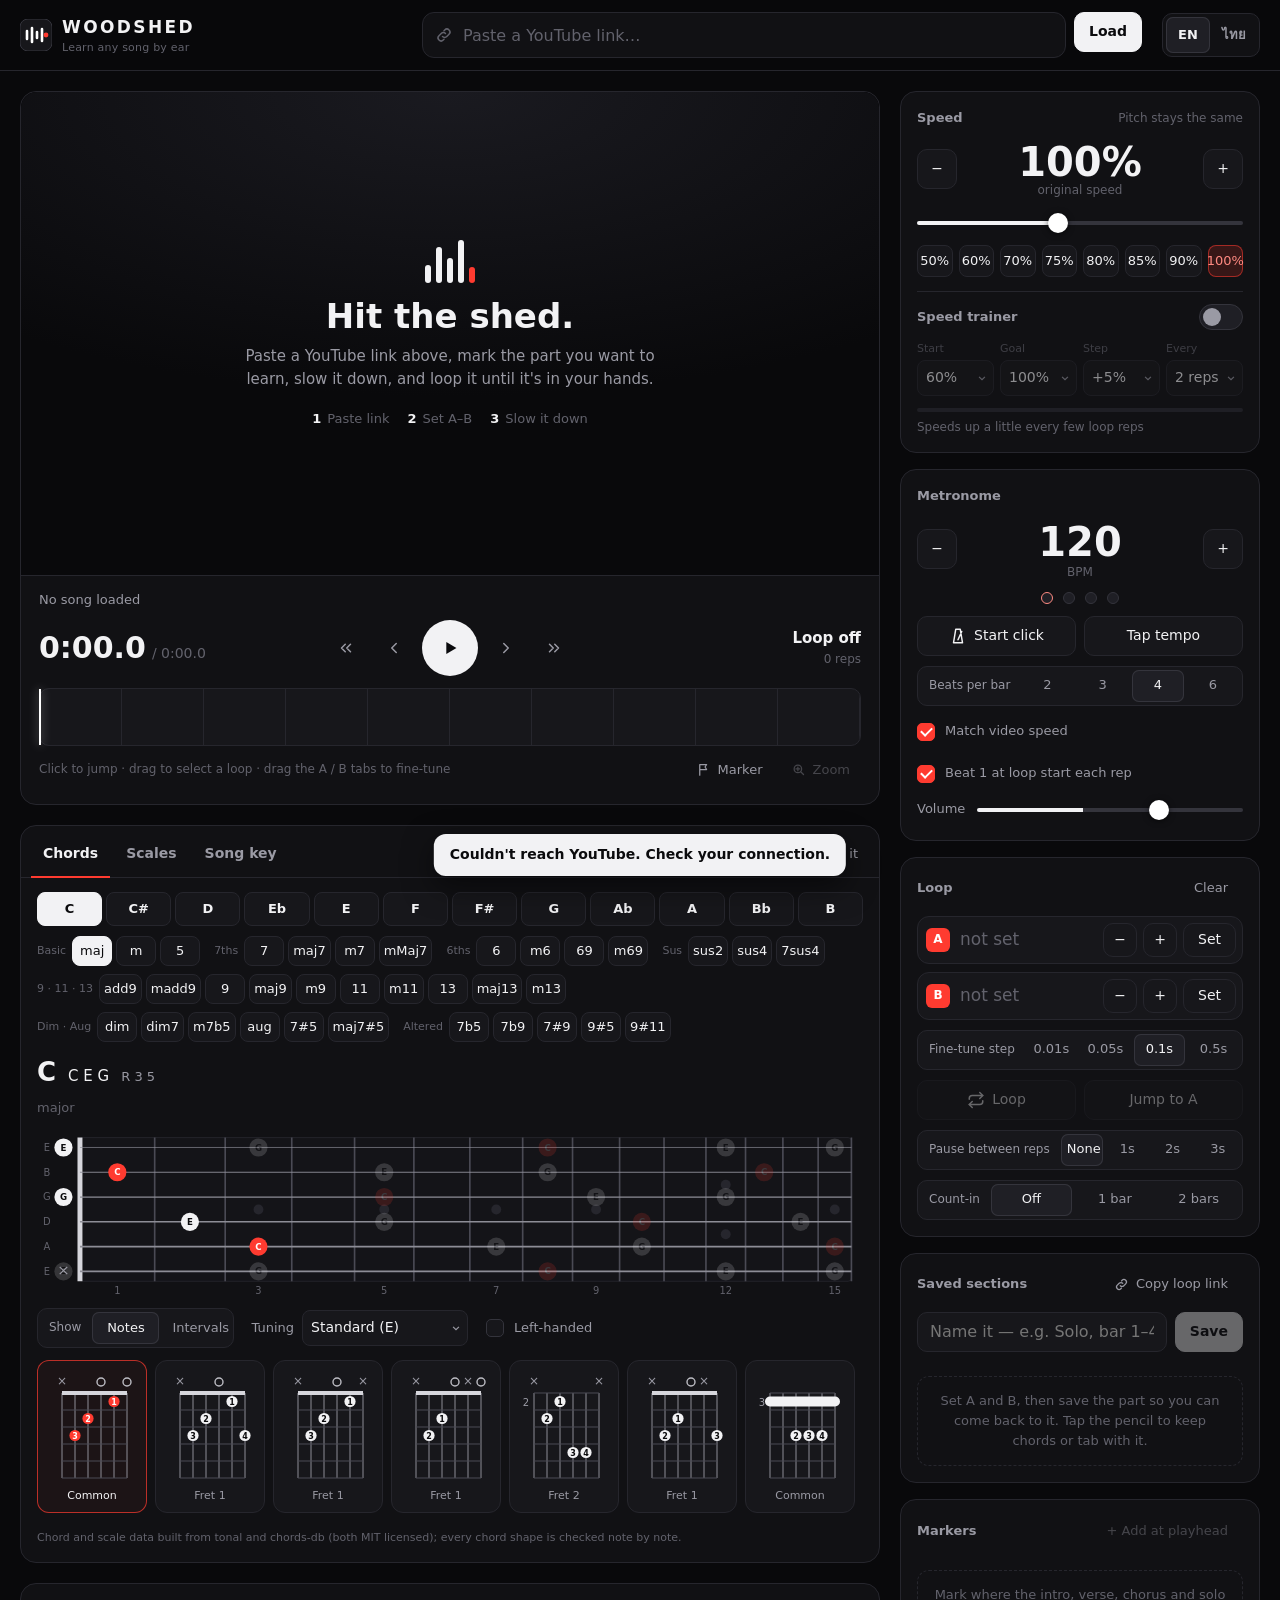
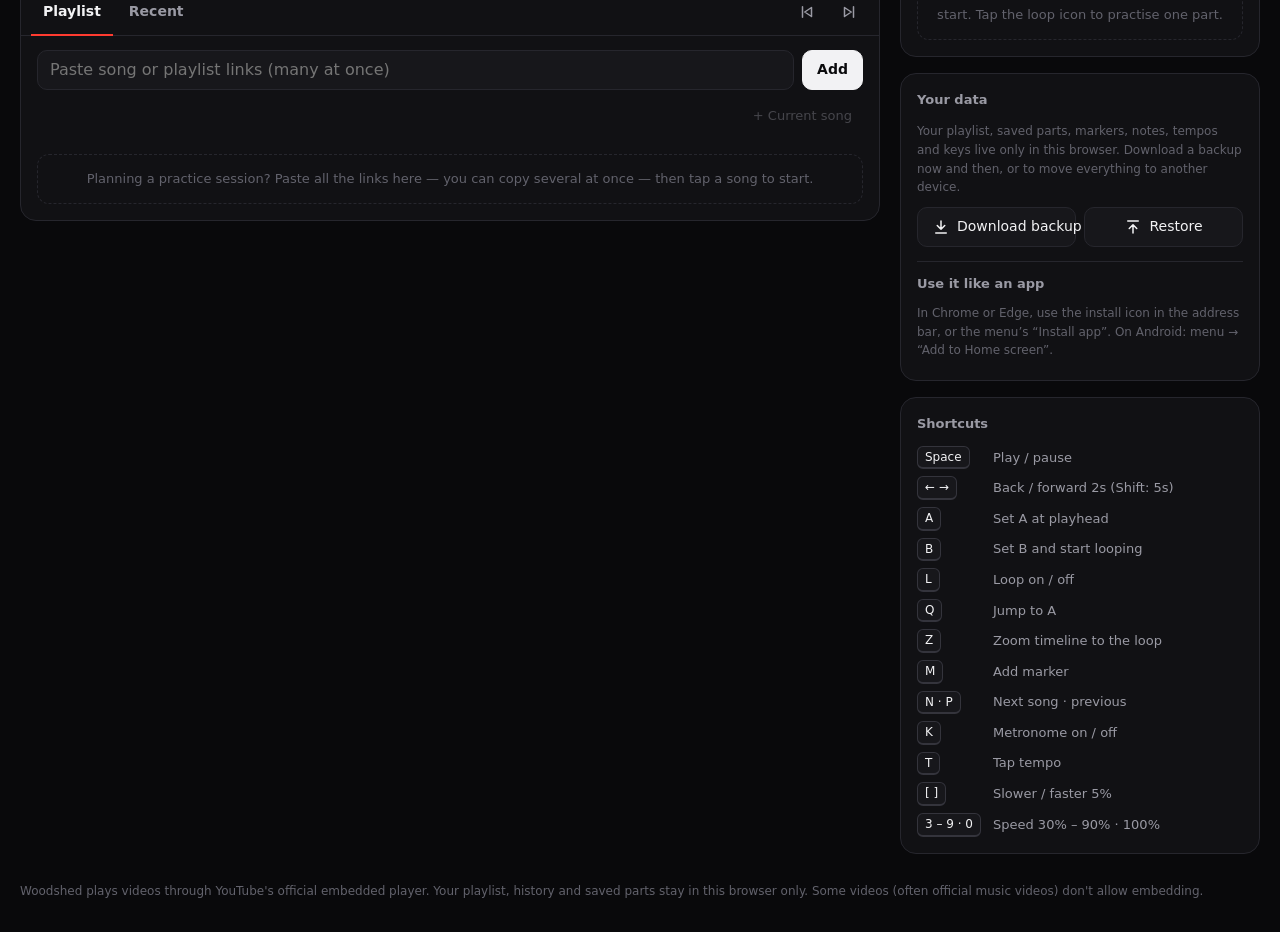
==== commit 171af817: "Woodshed v5: backup & restore, install as app (offline), shortcuts after clicking video Co-Authored-" ====
--- a/docs/woodshed/index.html
+++ b/docs/woodshed/index.html
@@ -6,9 +6,15 @@
 <meta name="description" content="Woodshed — loop any part of a YouTube song, slow it down, and learn it by ear.">
 <meta name="theme-color" content="#09090b">
 <meta name="referrer" content="strict-origin-when-cross-origin">
+<link rel="manifest" href="manifest.webmanifest?v=202611261339">
+<link rel="apple-touch-icon" href="icons/apple-touch-icon.png?v=202611261339">
+<meta name="apple-mobile-web-app-capable" content="yes">
+<meta name="mobile-web-app-capable" content="yes">
+<meta name="apple-mobile-web-app-title" content="Woodshed">
+<meta name="apple-mobile-web-app-status-bar-style" content="black">
 <title>Woodshed — Learn any song by ear</title>
 <link rel="icon" href="data:image/svg+xml,%3Csvg xmlns='http://www.w3.org/2000/svg' viewBox='0 0 32 32'%3E%3Crect width='32' height='32' rx='8' fill='%2309090b'/%3E%3Cpath d='M7 20V12M12 23V9M17 19v-6M22 22V10' stroke='%23fff' stroke-width='2.6' stroke-linecap='round'/%3E%3Ccircle cx='26' cy='16' r='2.4' fill='%23ff3b30'/%3E%3C/svg%3E">
-<link rel="stylesheet" href="css/app.css?v=202611261235">
+<link rel="stylesheet" href="css/app.css?v=202611261339">
 </head>
 <body>
 <div class="banner" id="fileWarn" hidden data-i18n="fileWarn">You opened this page as a local file. YouTube blocks playback from local files. Host it (e.g. GitHub Pages) or run a local web server.</div>
@@ -221,6 +227,17 @@
       <datalist id="mkNames"></datalist>
     </div>
 
+    <div class="card" id="dataCard">
+      <div class="ch"><h2 data-i18n="bk.title">Your data</h2></div>
+      <p class="hint" data-i18n="bk.info"></p>
+      <div class="row"><button class="btn" id="bkExport"><svg class="i" viewBox="0 0 24 24"><path d="M12 4v11M7 10l5 5 5-5M5 20h14"/></svg><span data-i18n="bk.export">Download backup</span></button><button class="btn" id="bkImport"><svg class="i" viewBox="0 0 24 24"><path d="M12 20V9M7 14l5-5 5 5M5 4h14"/></svg><span data-i18n="bk.import">Restore</span></button></div>
+      <input type="file" id="bkFile" accept="application/json,.json" hidden>
+      <div class="bkprev" id="bkPreview" hidden></div>
+      <div class="sub"><div class="subh"><span data-i18n="app.title">Use it like an app</span></div>
+        <button class="btn pri" id="appInstall" hidden><span data-i18n="app.install">Install app</span></button>
+        <p class="hint" id="appHint"></p></div>
+    </div>
+
     <div class="card keys-card">
       <div class="ch"><h2 data-i18n="shortcuts">Shortcuts</h2></div>
       <div class="keys">
@@ -243,6 +260,6 @@
 </main>
 <footer data-i18n="footer"></footer>
 <div class="toast" id="toast" role="status" aria-live="polite"></div>
-<script type="module" src="js/main.js?v=202611261235"></script>
+<script type="module" src="js/main.js?v=202611261339"></script>
 </body>
 </html>
--- a/docs/woodshed/css/app.css
+++ b/docs/woodshed/css/app.css
@@ -391,3 +391,16 @@
   .kprog .rn{min-width:0;flex-basis:100%}
   .thhead b{font-size:22px}
 }
+
+/* ---------- v5: data card ---------- */
+#dataCard .hint{margin:0 0 4px}
+.bkprev{margin-top:12px;padding:12px;border-radius:12px;background:var(--s2);border:1px solid var(--line)}
+.bkprev[hidden]{display:none}
+.bkfile{margin:0 0 8px;font-size:13px;font-weight:700;overflow-wrap:anywhere}
+.bkt{width:100%;border-collapse:collapse;font-size:13px}
+.bkt th{font-weight:400;color:var(--dim);text-align:right;padding:2px 0 4px}
+.bkt td{padding:3px 0;border-top:1px solid var(--line)}
+.bkt td.num{text-align:right;width:70px}
+#appInstall{width:100%;margin-bottom:6px}
+#appInstall[hidden]{display:none}
+#appHint{margin:0}
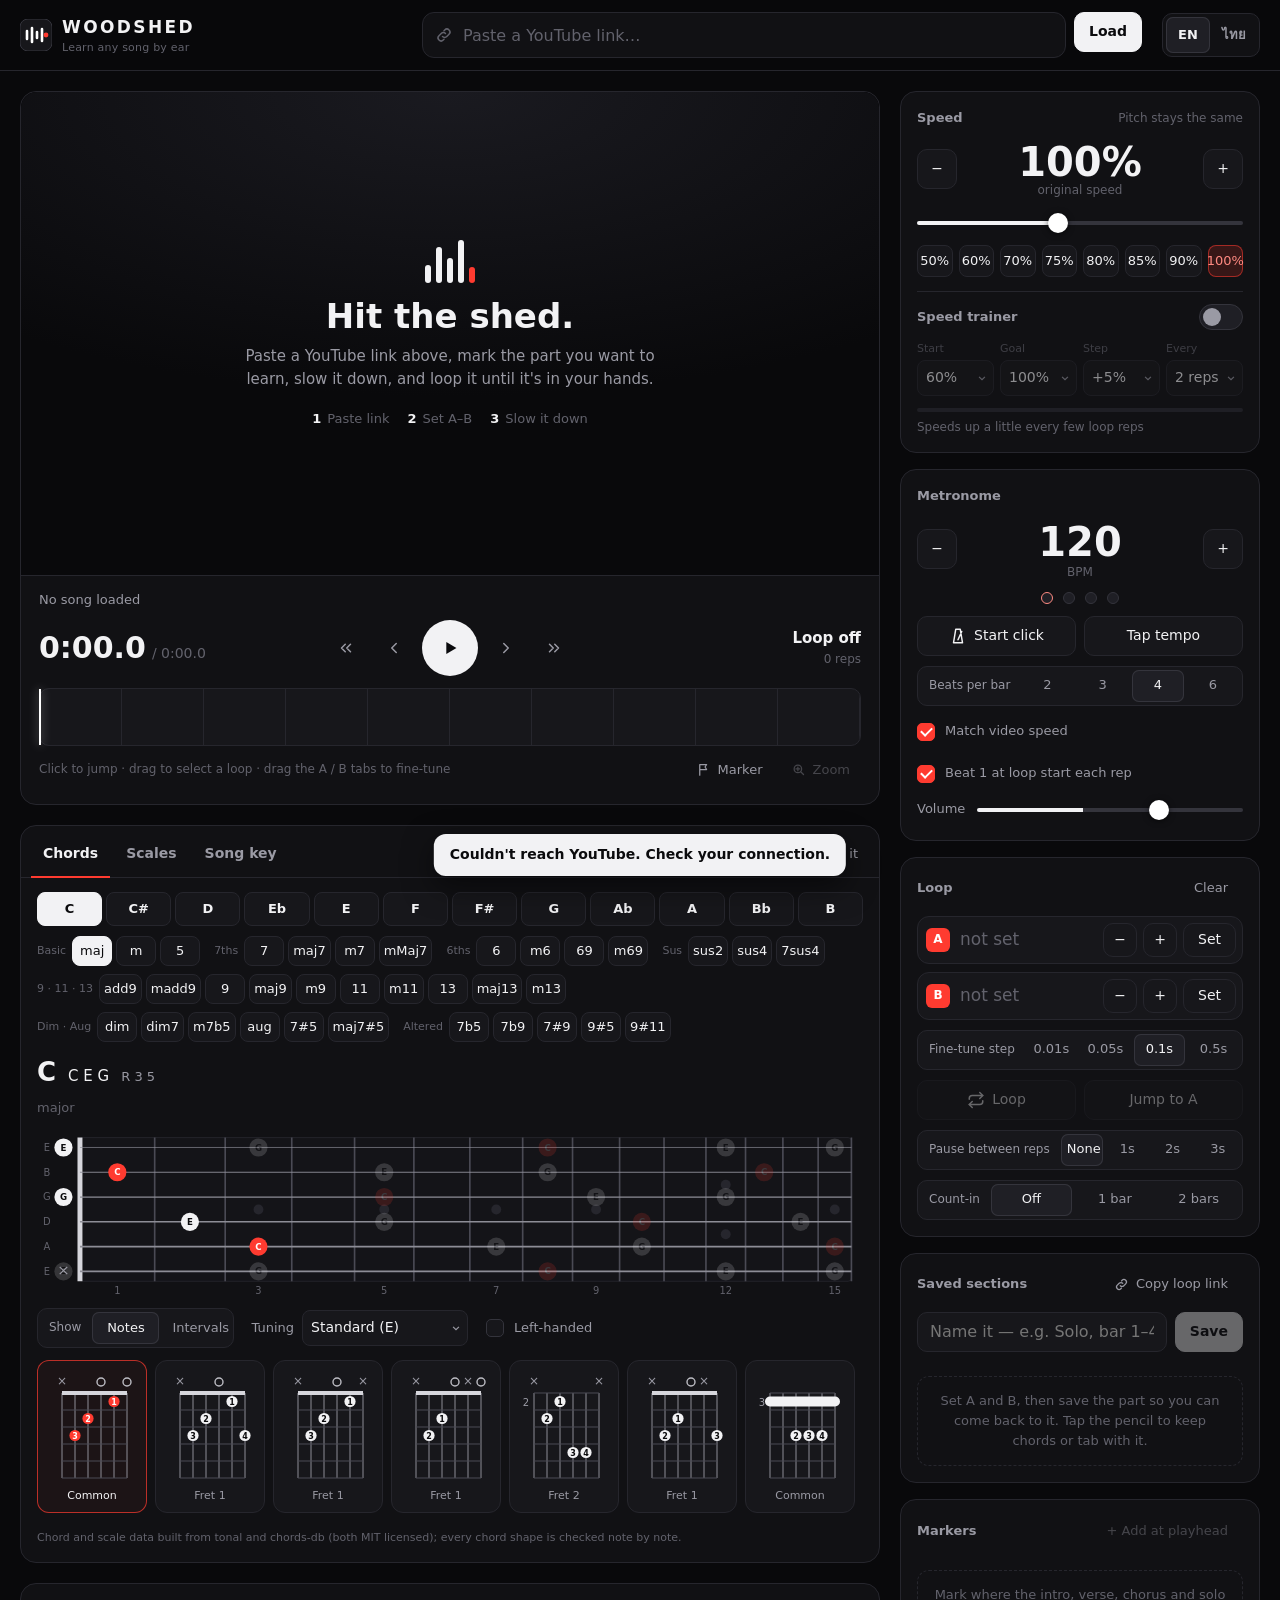
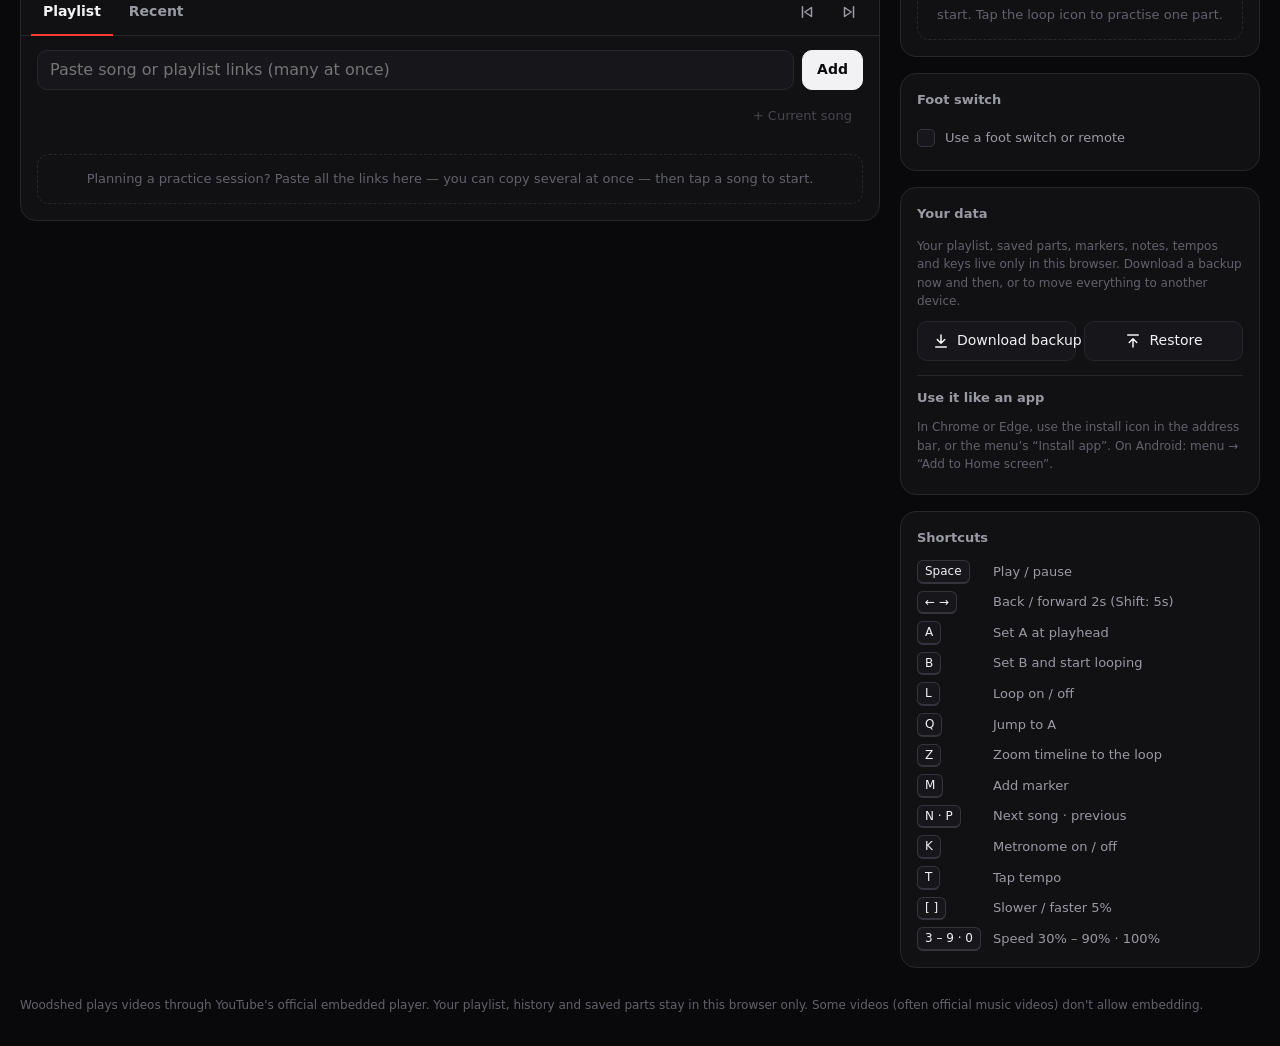
==== commit 5c608730: "Woodshed v6: foot switch / remote (learn mode, MIDI pedals), shortcuts on Thai keyboard layout Co-Au" ====
--- a/docs/woodshed/index.html
+++ b/docs/woodshed/index.html
@@ -6,15 +6,15 @@
 <meta name="description" content="Woodshed — loop any part of a YouTube song, slow it down, and learn it by ear.">
 <meta name="theme-color" content="#09090b">
 <meta name="referrer" content="strict-origin-when-cross-origin">
-<link rel="manifest" href="manifest.webmanifest?v=202611261339">
-<link rel="apple-touch-icon" href="icons/apple-touch-icon.png?v=202611261339">
+<link rel="manifest" href="manifest.webmanifest?v=202611261416">
+<link rel="apple-touch-icon" href="icons/apple-touch-icon.png?v=202611261416">
 <meta name="apple-mobile-web-app-capable" content="yes">
 <meta name="mobile-web-app-capable" content="yes">
 <meta name="apple-mobile-web-app-title" content="Woodshed">
 <meta name="apple-mobile-web-app-status-bar-style" content="black">
 <title>Woodshed — Learn any song by ear</title>
 <link rel="icon" href="data:image/svg+xml,%3Csvg xmlns='http://www.w3.org/2000/svg' viewBox='0 0 32 32'%3E%3Crect width='32' height='32' rx='8' fill='%2309090b'/%3E%3Cpath d='M7 20V12M12 23V9M17 19v-6M22 22V10' stroke='%23fff' stroke-width='2.6' stroke-linecap='round'/%3E%3Ccircle cx='26' cy='16' r='2.4' fill='%23ff3b30'/%3E%3C/svg%3E">
-<link rel="stylesheet" href="css/app.css?v=202611261339">
+<link rel="stylesheet" href="css/app.css?v=202611261416">
 </head>
 <body>
 <div class="banner" id="fileWarn" hidden data-i18n="fileWarn">You opened this page as a local file. YouTube blocks playback from local files. Host it (e.g. GitHub Pages) or run a local web server.</div>
@@ -49,6 +49,7 @@
           <div class="steps" id="steps"><span><b>1</b><i data-i18n="step1">Paste link</i></span><span><b>2</b><i data-i18n="step2">Set A–B</i></span><span><b>3</b><i data-i18n="step3">Slow it down</i></span></div>
         </div>
       </div>
+      <div class="pdhud" id="pdHud" hidden aria-live="polite"></div>
       <div class="cbadge" id="cbadge" hidden><b id="cbNum">1</b><span id="cbText"></span></div>
     </div>
     <div class="transport">
@@ -225,6 +226,18 @@
       <ul class="mks" id="mkList"></ul>
       <div class="empty" id="mkEmpty" data-i18n="mk.empty"></div>
       <datalist id="mkNames"></datalist>
+    </div>
+
+    <div class="card" id="pdCard">
+      <div class="ch"><h2 data-i18n="pd.title">Foot switch</h2></div>
+      <label class="tog"><input type="checkbox" id="pdOn"><span data-i18n="pd.use">Use a foot switch or remote</span></label>
+      <div id="pdBody" hidden>
+        <p class="hint" data-i18n="pd.info"></p>
+        <ul class="pds" id="pdList"></ul>
+        <div class="row"><button class="btn" id="pdMidi" hidden></button><button class="btn ghost" id="pdReset" data-i18n="pd.reset">Reset to defaults</button></div>
+        <p class="hint" id="pdMidiNo" data-i18n="pd.midiNo" hidden></p>
+        <p class="hint pdst" id="pdStatus" hidden></p>
+      </div>
     </div>
 
     <div class="card" id="dataCard">
@@ -260,6 +273,6 @@
 </main>
 <footer data-i18n="footer"></footer>
 <div class="toast" id="toast" role="status" aria-live="polite"></div>
-<script type="module" src="js/main.js?v=202611261339"></script>
+<script type="module" src="js/main.js?v=202611261416"></script>
 </body>
 </html>
--- a/docs/woodshed/css/app.css
+++ b/docs/woodshed/css/app.css
@@ -1,3 +1,4 @@
+[hidden]{display:none!important}
 :root{
   --bg:#09090b;--s1:#111114;--s2:#17171b;--s3:#1f1f25;--line:#26262d;--line2:#34343c;
   --ink:#f2f2f4;--mute:#9a9aa4;--dim:#62626c;--rec:#ff3b30;--recbg:rgba(255,59,48,.16);
@@ -404,3 +405,24 @@
 #appInstall{width:100%;margin-bottom:6px}
 #appInstall[hidden]{display:none}
 #appHint{margin:0}
+
+/* foot switch */
+.pds{list-style:none;margin:10px 0 0;padding:0;display:flex;flex-direction:column;gap:4px}
+.pd{display:flex;align-items:center;gap:8px;min-height:38px;padding:3px 4px 3px 10px;border-radius:9px;background:var(--s2);border:1px solid transparent}
+.pd.has{border-color:var(--line)}
+.pd.learn{border-color:rgba(255,59,48,.55);background:var(--recbg)}
+.pd .pn{flex:1 1 auto;font-size:13px;color:var(--mute);min-width:0}
+.pd.has .pn{color:var(--ink)}
+.pd .pk{display:flex;flex-wrap:wrap;gap:4px;justify-content:flex-end;flex:0 1 auto;min-width:0}
+.pd .pk em{font-style:normal;font-size:12px;color:#ff8a82;animation:pdblink 1s ease-in-out infinite}
+.pd .pkey{display:inline-flex;align-items:center;gap:5px;height:26px;padding:0 6px 0 8px;border-radius:6px;background:var(--s3);border:1px solid var(--line2);font-size:12px;font-family:inherit;color:var(--ink);white-space:nowrap}
+.pd .pkey i{font-style:normal;color:var(--mute);font-size:13px}
+.pd .pkey:hover i{color:#ff8a82}
+.pd .btn.small{flex:none;min-width:58px}
+.pdst{color:var(--ink)}
+@keyframes pdblink{50%{opacity:.45}}
+.pdhud{position:absolute;top:12px;left:12px;z-index:6;padding:7px 12px;border-radius:9px;background:rgba(9,9,11,.82);border:1px solid var(--line2);color:#fff;font-size:14px;font-weight:600;pointer-events:none;box-shadow:0 6px 20px rgba(0,0,0,.4)}
+.pdhud[hidden]{display:none}
+.pdhud.go{animation:pdhud .9s ease-out forwards}
+@keyframes pdhud{0%{opacity:0;transform:translateY(-4px)}12%{opacity:1;transform:none}75%{opacity:1}100%{opacity:0}}
+@media (prefers-reduced-motion:reduce){.pdhud.go,.pd .pk em{animation:none}}
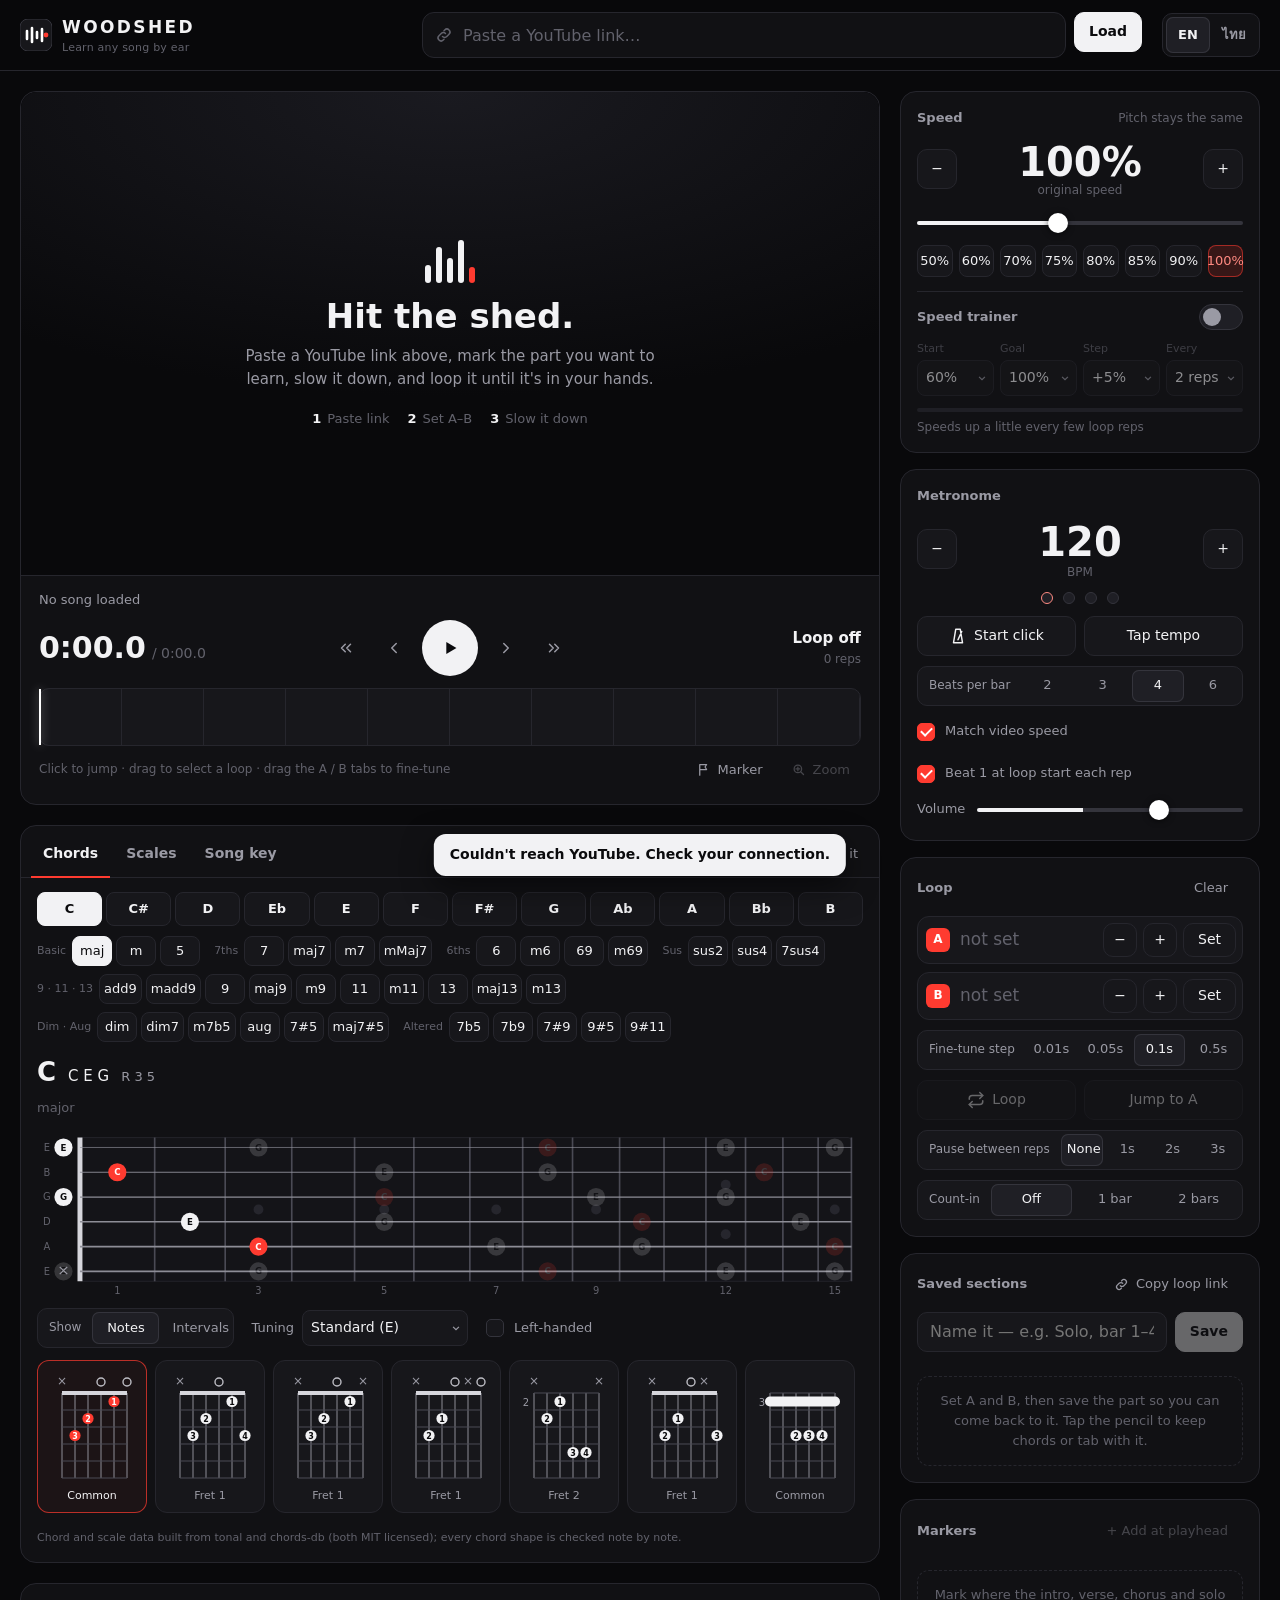
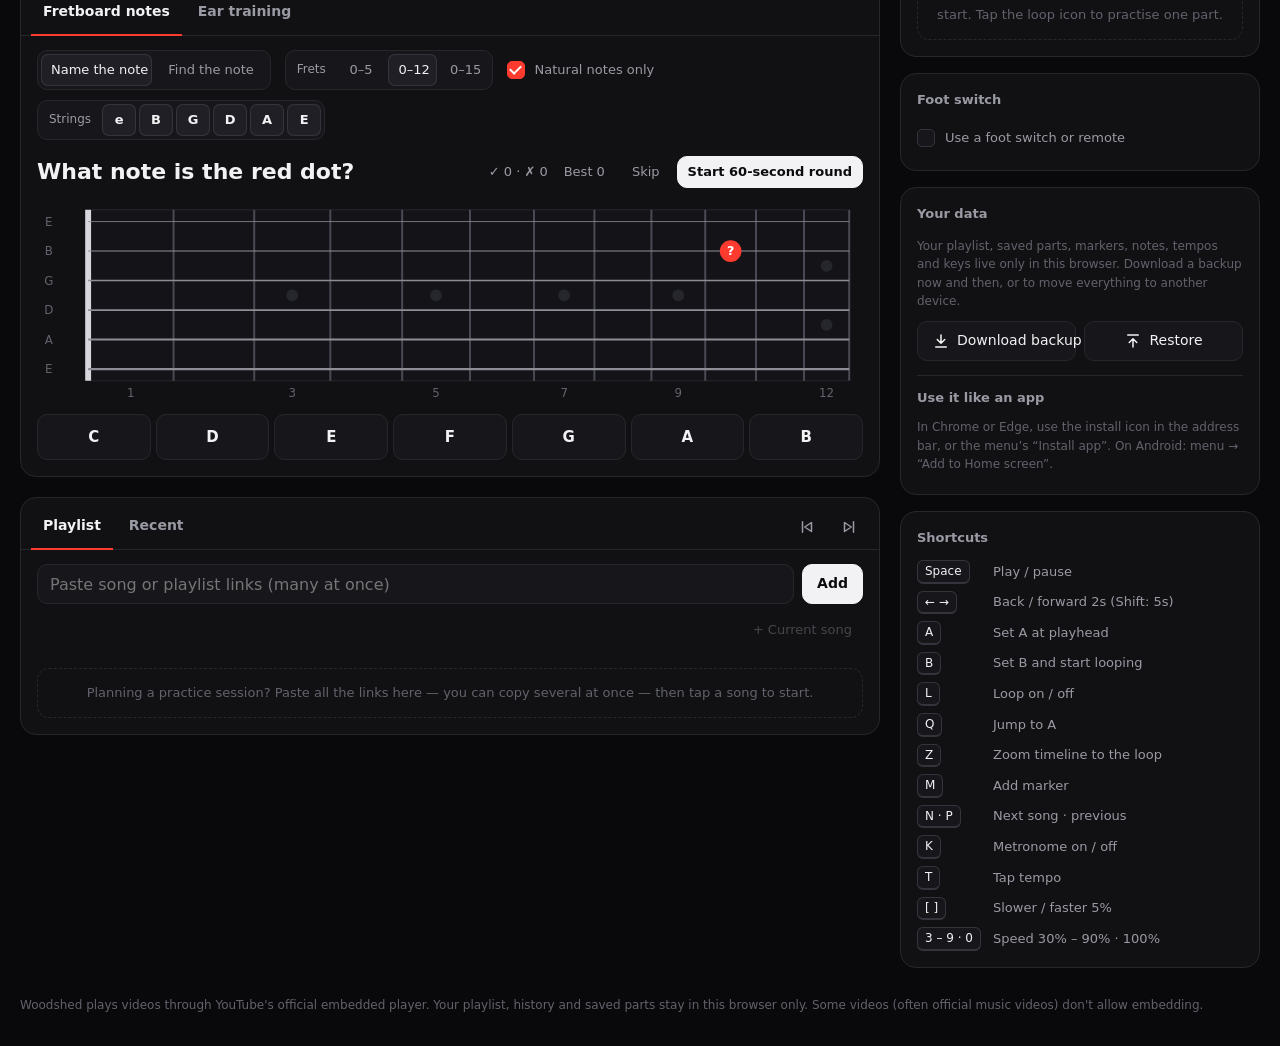
==== commit 0751a418: "Woodshed v7: fretboard note quiz + ear training Co-Authored-By: Claude Opus 5.5 <noreply@anthropic.c" ====
--- a/docs/woodshed/index.html
+++ b/docs/woodshed/index.html
@@ -6,15 +6,15 @@
 <meta name="description" content="Woodshed — loop any part of a YouTube song, slow it down, and learn it by ear.">
 <meta name="theme-color" content="#09090b">
 <meta name="referrer" content="strict-origin-when-cross-origin">
-<link rel="manifest" href="manifest.webmanifest?v=202611261416">
-<link rel="apple-touch-icon" href="icons/apple-touch-icon.png?v=202611261416">
+<link rel="manifest" href="manifest.webmanifest?v=202611261520">
+<link rel="apple-touch-icon" href="icons/apple-touch-icon.png?v=202611261520">
 <meta name="apple-mobile-web-app-capable" content="yes">
 <meta name="mobile-web-app-capable" content="yes">
 <meta name="apple-mobile-web-app-title" content="Woodshed">
 <meta name="apple-mobile-web-app-status-bar-style" content="black">
 <title>Woodshed — Learn any song by ear</title>
 <link rel="icon" href="data:image/svg+xml,%3Csvg xmlns='http://www.w3.org/2000/svg' viewBox='0 0 32 32'%3E%3Crect width='32' height='32' rx='8' fill='%2309090b'/%3E%3Cpath d='M7 20V12M12 23V9M17 19v-6M22 22V10' stroke='%23fff' stroke-width='2.6' stroke-linecap='round'/%3E%3Ccircle cx='26' cy='16' r='2.4' fill='%23ff3b30'/%3E%3C/svg%3E">
-<link rel="stylesheet" href="css/app.css?v=202611261416">
+<link rel="stylesheet" href="css/app.css?v=202611261520">
 </head>
 <body>
 <div class="banner" id="fileWarn" hidden data-i18n="fileWarn">You opened this page as a local file. YouTube blocks playback from local files. Host it (e.g. GitHub Pages) or run a local web server.</div>
@@ -116,6 +116,46 @@
     <p class="credit" data-i18n="th.credit"></p>
   </section>
 
+  <section class="card practice" id="practice" data-i18n-aria="pr.aria">
+    <div class="tabs" role="tablist">
+      <button role="tab" data-pr="quiz" class="on" data-i18n="pr.quiz">Fretboard notes</button>
+      <button role="tab" data-pr="ear" data-i18n="pr.ear">Ear training</button>
+    </div>
+    <div id="prQuiz">
+      <div class="prctl">
+        <div class="seg" id="qzMode"><button data-m="name" class="on" data-i18n="qz.mName">Name the note</button><button data-m="find" data-i18n="qz.mFind">Find the note</button></div>
+        <div class="seg" id="qzRange"><span data-i18n="qz.frets">Frets</span><button data-r="5">0–5</button><button data-r="12" class="on">0–12</button><button data-r="15">0–15</button></div>
+        <label class="tog"><input type="checkbox" id="qzNat" checked><span data-i18n="qz.nat">Natural notes only</span></label>
+        <div class="seg strs" id="qzStr"></div>
+      </div>
+      <div class="qzbar">
+        <b id="qzPrompt" aria-live="polite"></b>
+        <span class="num" id="qzTime" hidden></span>
+        <span class="num qzsc" id="qzScore"></span>
+        <span class="num qzsc" id="qzBest"></span>
+        <span class="qzbtns"><button class="btn small ghost" id="qzSkip" data-i18n="qz.skip">Skip</button><button class="btn small pri" id="qzStart" data-i18n="qz.start">Start 60-second round</button></span>
+      </div>
+      <div class="qzres" id="qzResult" hidden></div>
+      <div class="fbwrap"><svg id="qzFb" class="fb qz" role="img" data-i18n-aria="qz.board"></svg></div>
+      <div class="qznotes" id="qzNotes"></div>
+    </div>
+    <div id="prEar" hidden>
+      <div class="prctl">
+        <div class="seg" id="earEx"><button data-x="iv" class="on" data-i18n="ear.xIv">Intervals</button><button data-x="ch" data-i18n="ear.xCh">Chords</button><button data-x="deg" data-i18n="ear.xDeg">Scale degrees</button></div>
+        <div class="seg" id="earLvl"><span data-i18n="ear.level">Level</span><button data-l="1" class="on" data-i18n="ear.l1">Easy</button><button data-l="2" data-i18n="ear.l2">Medium</button><button data-l="3" data-i18n="ear.l3">Hard</button></div>
+        <div class="seg" id="earDir"><button data-d="up" class="on" data-i18n="ear.up">Up</button><button data-d="down" data-i18n="ear.down">Down</button><button data-d="harm" data-i18n="ear.harm">Together</button></div>
+      </div>
+      <div class="earbar">
+        <button class="btn pri" id="earPlay" data-i18n="ear.start">Start</button>
+        <button class="btn" id="earReplay" disabled><svg class="i" viewBox="0 0 24 24"><path d="M11 5L6 9H3v6h3l5 4zM15.5 8.5a5 5 0 0 1 0 7"/></svg><span data-i18n="ear.replay">Hear again</span></button>
+        <span class="num" id="earStat"></span>
+      </div>
+      <p class="hint" id="earHint"></p>
+      <div class="earans" id="earAns"></div>
+      <div class="earmsg" id="earMsg" hidden aria-live="polite"></div>
+    </div>
+  </section>
+
   <section class="card lib" data-i18n-aria="lib.aria">
     <div class="tabs" role="tablist">
       <button role="tab" id="tabPl" class="on" aria-selected="true"><span data-i18n="tab.pl">Playlist</span> <span id="plTabCount" class="num"></span></button>
@@ -273,6 +313,6 @@
 </main>
 <footer data-i18n="footer"></footer>
 <div class="toast" id="toast" role="status" aria-live="polite"></div>
-<script type="module" src="js/main.js?v=202611261416"></script>
+<script type="module" src="js/main.js?v=202611261520"></script>
 </body>
 </html>
--- a/docs/woodshed/css/app.css
+++ b/docs/woodshed/css/app.css
@@ -41,7 +41,7 @@
 .btn.ghost:hover{color:var(--ink);background:var(--s2)}
 
 /* ---------- layout ---------- */
-.app{max-width:1320px;margin:auto;padding:20px;display:grid;grid-template-columns:minmax(0,1fr) 360px;grid-template-areas:"stage side" "theory side" "lib side";grid-template-rows:auto auto 1fr;gap:20px;align-items:start}
+.app{max-width:1320px;margin:auto;padding:20px;display:grid;grid-template-columns:minmax(0,1fr) 360px;grid-template-areas:"stage side" "theory side" "practice side" "lib side";grid-template-rows:auto auto auto 1fr;gap:20px;align-items:start}
 .stage{grid-area:stage}.lib{grid-area:lib}.side{grid-area:side}.theory{grid-area:theory}
 .card{background:var(--s1);border:1px solid var(--line);border-radius:var(--r)}
 .side{display:grid;gap:16px}
@@ -155,7 +155,7 @@
 .banner{background:#2a1210;border-bottom:1px solid #5a1f1a;color:#ffb3ad;font-size:13px;padding:10px 20px;text-align:center}
 .banner[hidden]{display:none}
 
-@media(max-width:1020px){.app{grid-template-columns:minmax(0,1fr);grid-template-areas:"stage" "side" "theory" "lib";grid-template-rows:auto}.side{grid-template-columns:repeat(2,minmax(0,1fr))}}
+@media(max-width:1020px){.app{grid-template-columns:minmax(0,1fr);grid-template-areas:"stage" "side" "theory" "practice" "lib";grid-template-rows:auto}.side{grid-template-columns:repeat(2,minmax(0,1fr))}}
 @media(max-width:720px){
   header{position:static}
   .hwrap{flex-wrap:wrap;gap:10px;padding:10px 14px}
@@ -426,3 +426,47 @@
 .pdhud.go{animation:pdhud .9s ease-out forwards}
 @keyframes pdhud{0%{opacity:0;transform:translateY(-4px)}12%{opacity:1;transform:none}75%{opacity:1}100%{opacity:0}}
 @media (prefers-reduced-motion:reduce){.pdhud.go,.pd .pk em{animation:none}}
+
+/* ---------- v7: practice (fretboard quiz + ear training) ---------- */
+.practice{grid-area:practice;padding:6px 16px 16px}
+.practice .tabs{margin:0 -16px 14px}
+.prctl{display:flex;gap:10px 14px;flex-wrap:wrap;align-items:center}
+.prctl .seg,.prctl .tog{margin-top:0}
+#practice .seg button{white-space:nowrap;padding:0 10px}
+.seg.strs button{min-width:34px;flex:none;font-weight:700}
+.qzbar{display:flex;align-items:center;gap:8px 16px;flex-wrap:wrap;margin:16px 0 8px}
+.qzbar b{font-size:22px;line-height:1.2;flex:1 1 260px}
+.qzbar #qzTime{font-size:22px;font-weight:700;color:#ff8a82;min-width:44px}
+.qzsc{font-size:13px;color:var(--mute)}
+.qzbtns{display:flex;gap:6px;margin-left:auto}
+.qzres{padding:10px 12px;border-radius:10px;background:var(--s2);border:1px solid var(--line);font-size:14px;font-weight:700;margin-bottom:8px}
+.fb.qz.r12{min-width:640px}
+.fb.qz.r5{min-width:0}
+.fb.qz.find.r5{min-width:440px}
+.fb .str.off{opacity:.25}.fb .slab.off{opacity:.35}
+.fb .hit{fill:transparent;cursor:pointer}
+.fb.find .hit.target{fill:rgba(255,255,255,.035)}
+.fb.find .hit:hover{fill:rgba(255,255,255,.09)}
+.fb .n.q circle{fill:var(--rec);stroke:none}.fb .n.q text{fill:#fff;font-size:13px}
+.fb.qz .n{pointer-events:none}
+.qznotes{display:grid;grid-template-columns:repeat(12,minmax(0,1fr));gap:5px;margin-top:12px}
+.qznotes.nat{grid-template-columns:repeat(7,minmax(0,1fr))}
+.qznotes button,.earans button{min-height:46px;border-radius:10px;border:1px solid var(--line);background:var(--s2);font-size:15px;font-weight:700;display:grid;place-content:center;gap:1px;padding:4px 2px;line-height:1.15}
+.qznotes button small,.earans button small{font-size:11px;color:var(--dim);font-weight:400}
+.qznotes button:hover,.earans button:hover:not(:disabled){background:var(--s3);border-color:var(--line2)}
+.qznotes button.good,.earans button.good{background:#14301d;border-color:#2f8a4c;color:#9ff0b8}
+.qznotes button.bad,.earans button.bad{background:var(--recbg);border-color:rgba(255,59,48,.6);color:#ff8a82}
+.earbar{display:flex;align-items:center;gap:8px 12px;flex-wrap:wrap;margin-top:14px}
+.earbar #earStat{margin-left:auto;font-size:13px;color:var(--mute)}
+#earHint{margin:10px 0 0}
+.earans{display:grid;grid-template-columns:repeat(auto-fill,minmax(112px,1fr));gap:6px;margin-top:10px}
+.earans.deg{grid-template-columns:repeat(auto-fill,minmax(56px,1fr))}
+.earans button:disabled{opacity:.4;cursor:default}
+.earmsg{margin-top:10px;font-size:15px;font-weight:700}
+.earmsg.ok{color:#9ff0b8}.earmsg.no{color:#ff8a82}
+@media(max-width:720px){
+  .practice{padding:4px 12px 12px}.practice .tabs{margin:0 -12px 12px}
+  .qznotes{grid-template-columns:repeat(6,minmax(0,1fr))}
+  .qzbar b{font-size:19px}
+  .qzbtns{margin-left:0;width:100%}.qzbtns .btn{flex:1}
+}
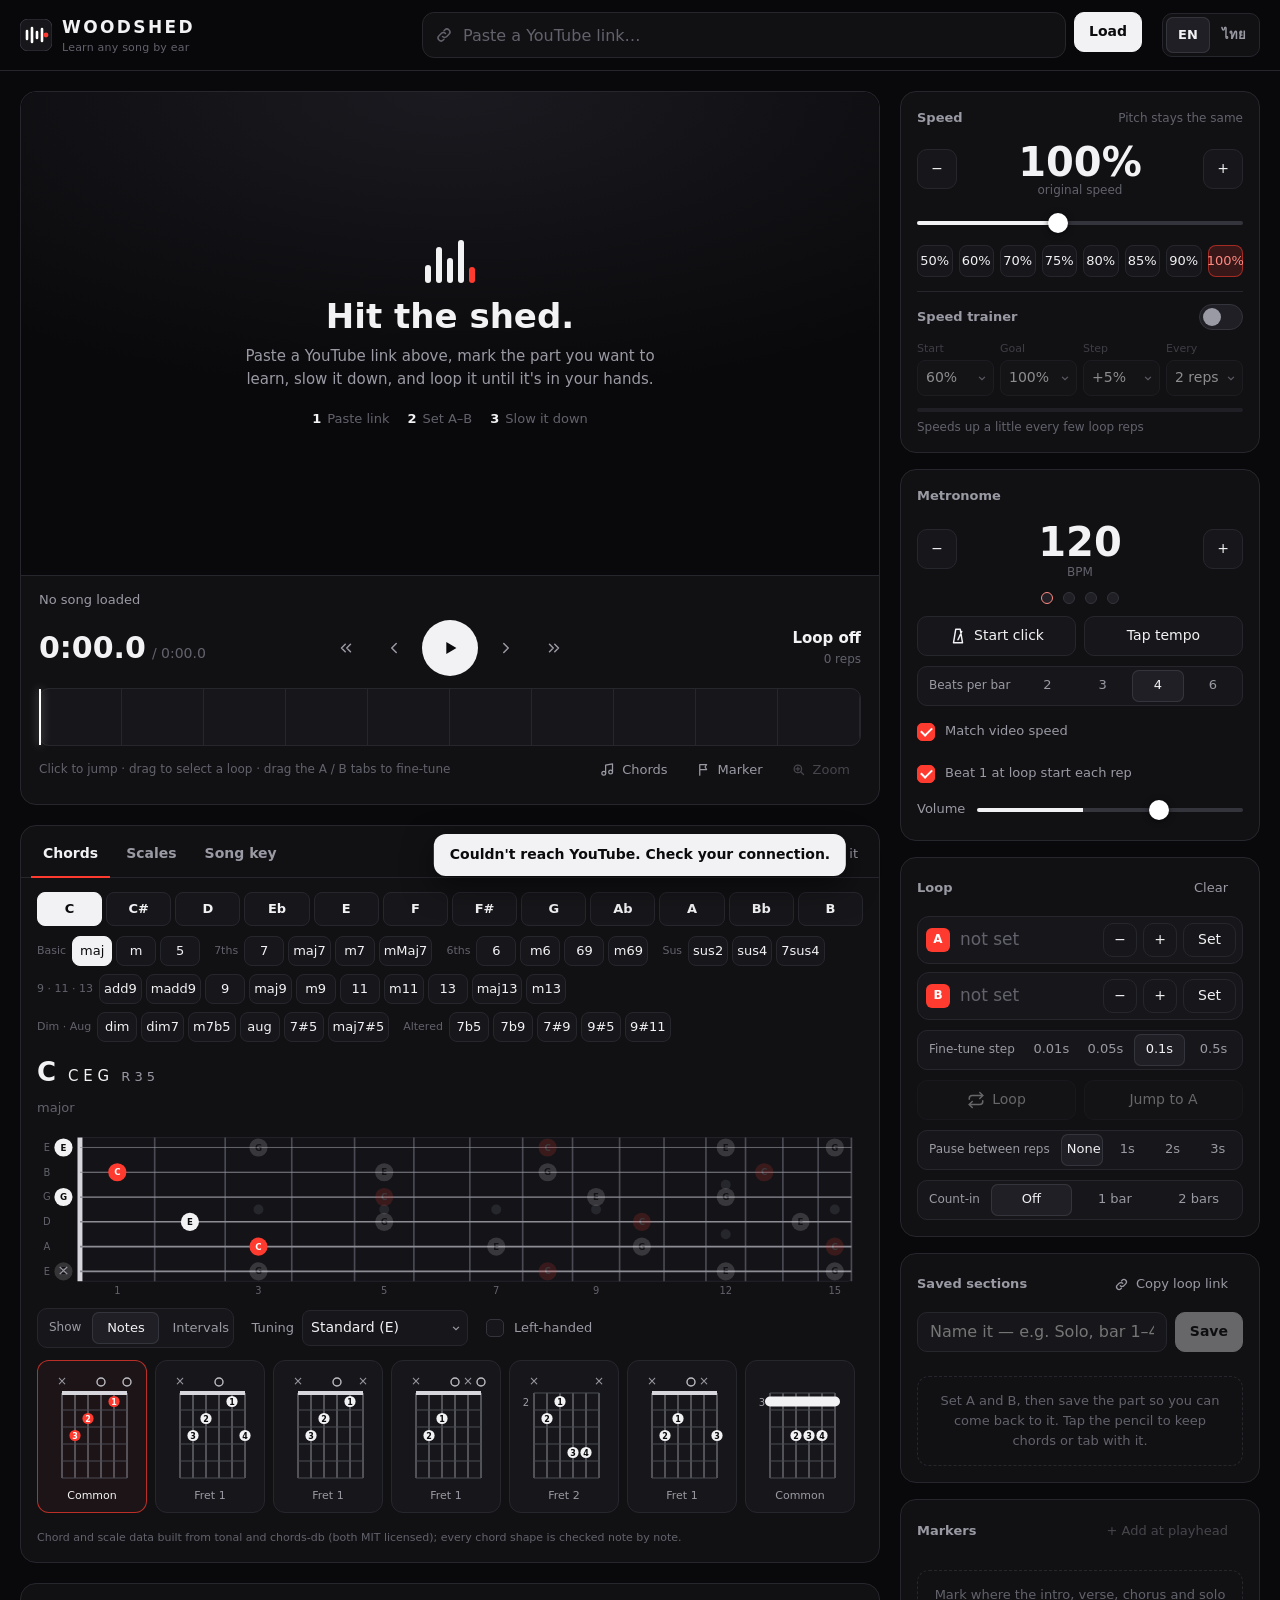
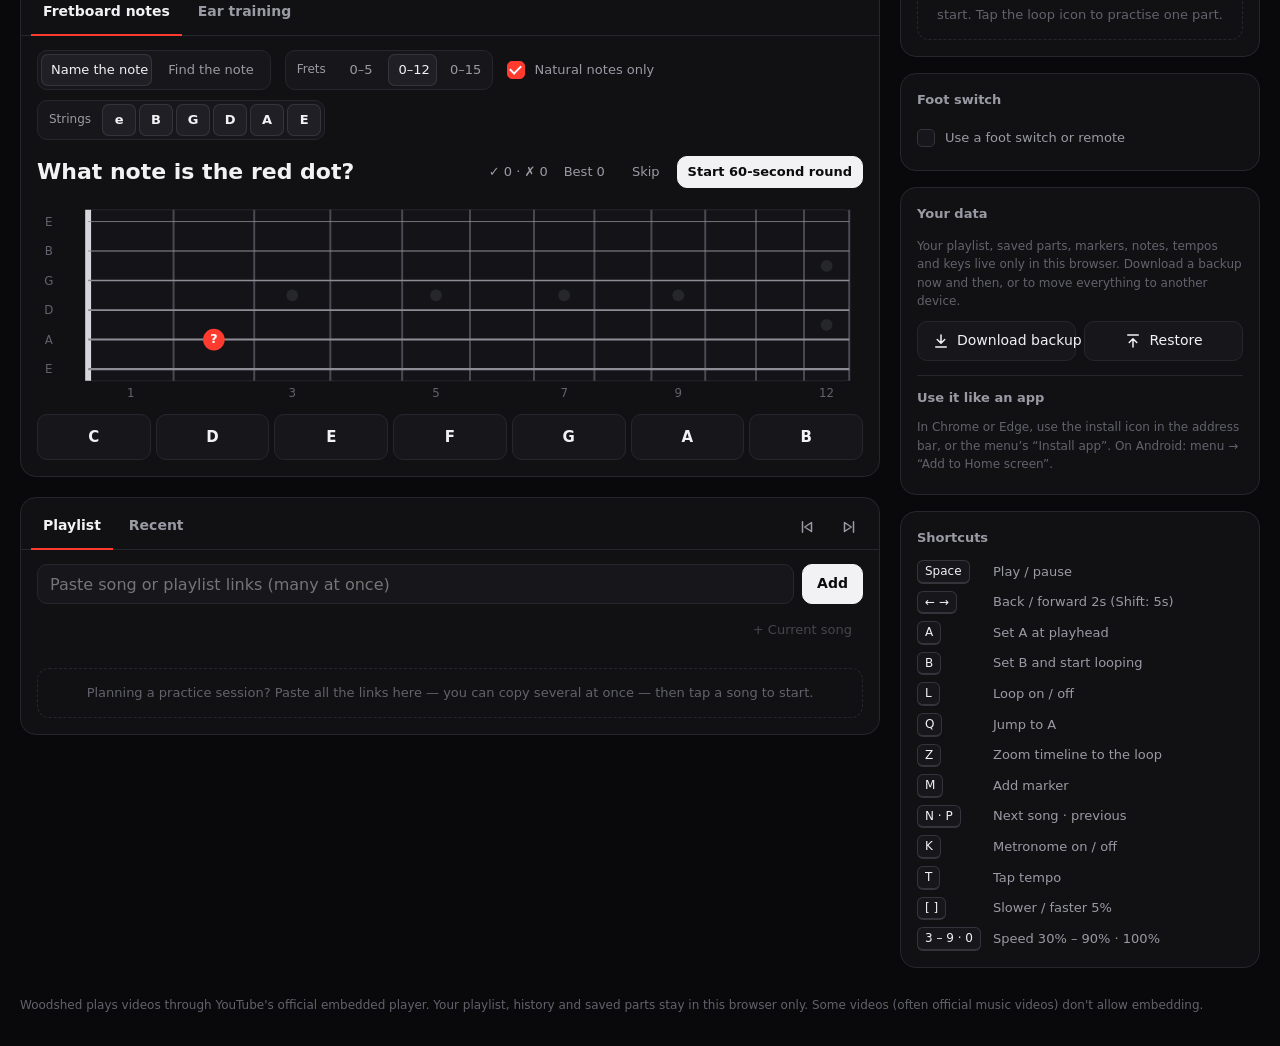
==== commit 9fdbfada: "Woodshed v8: chord sheet on the timeline (tap-in, typed fill, share link) Co-Authored-By: Claude Opu" ====
--- a/docs/woodshed/index.html
+++ b/docs/woodshed/index.html
@@ -6,15 +6,15 @@
 <meta name="description" content="Woodshed — loop any part of a YouTube song, slow it down, and learn it by ear.">
 <meta name="theme-color" content="#09090b">
 <meta name="referrer" content="strict-origin-when-cross-origin">
-<link rel="manifest" href="manifest.webmanifest?v=202611261520">
-<link rel="apple-touch-icon" href="icons/apple-touch-icon.png?v=202611261520">
+<link rel="manifest" href="manifest.webmanifest?v=202611261719">
+<link rel="apple-touch-icon" href="icons/apple-touch-icon.png?v=202611261719">
 <meta name="apple-mobile-web-app-capable" content="yes">
 <meta name="mobile-web-app-capable" content="yes">
 <meta name="apple-mobile-web-app-title" content="Woodshed">
 <meta name="apple-mobile-web-app-status-bar-style" content="black">
 <title>Woodshed — Learn any song by ear</title>
 <link rel="icon" href="data:image/svg+xml,%3Csvg xmlns='http://www.w3.org/2000/svg' viewBox='0 0 32 32'%3E%3Crect width='32' height='32' rx='8' fill='%2309090b'/%3E%3Cpath d='M7 20V12M12 23V9M17 19v-6M22 22V10' stroke='%23fff' stroke-width='2.6' stroke-linecap='round'/%3E%3Ccircle cx='26' cy='16' r='2.4' fill='%23ff3b30'/%3E%3C/svg%3E">
-<link rel="stylesheet" href="css/app.css?v=202611261520">
+<link rel="stylesheet" href="css/app.css?v=202611261719">
 </head>
 <body>
 <div class="banner" id="fileWarn" hidden data-i18n="fileWarn">You opened this page as a local file. YouTube blocks playback from local files. Host it (e.g. GitHub Pages) or run a local web server.</div>
@@ -66,7 +66,13 @@
         <div class="stat num" id="stat"><b id="loopState">Loop off</b><span id="loopCount">0 reps</span></div>
       </div>
       <div class="mini" id="mini" hidden aria-hidden="true"><div class="miniWin" id="miniWin"></div><div class="miniHead" id="miniHead"></div></div>
+      <div class="csnow" id="csNow" hidden>
+        <button class="cscur" id="csCur" data-i18n-title="cs.curT">–</button>
+        <div class="csprog"><i id="csFill"></i></div>
+        <span class="csnext"><small data-i18n="cs.next">Next</small><b id="csNext">–</b></span>
+      </div>
       <div class="lane" id="lane" data-i18n-aria="markers.aria"></div>
+      <div class="cslane" id="csLane" data-i18n-aria="cs.aria"></div>
       <div class="track" id="track" data-i18n-aria="timeline.aria">
         <div class="prog" id="prog"></div>
         <div class="region" id="region"></div>
@@ -79,9 +85,28 @@
       <div class="tfoot">
         <div class="hint" data-i18n="timeline.hint">Click to jump · drag to select a loop · drag the A / B tabs to fine-tune</div>
         <div class="tbtns">
+          <button class="btn ghost small" id="csEdBtn" aria-pressed="false" data-i18n-title="cs.btnT"><svg class="i" viewBox="0 0 24 24"><path d="M9 18V5l11-2v13"/><circle cx="6" cy="18" r="3"/><circle cx="17" cy="16" r="3"/></svg><span data-i18n="cs.btn">Chords</span></button>
           <button class="btn ghost small" id="mkAddT" data-i18n-title="marker.t"><svg class="i" viewBox="0 0 24 24"><path d="M6 21V4M6 4h11l-2.5 4L17 12H6"/></svg><span data-i18n="marker">Marker</span></button>
           <button class="btn ghost small" id="zoomBtn" aria-pressed="false" data-i18n-title="zoom.t" disabled><svg class="i" viewBox="0 0 24 24"><circle cx="11" cy="11" r="6"/><path d="M20 20l-4.5-4.5M11 8v6M8 11h6"/></svg><span data-i18n="zoom">Zoom</span></button>
         </div>
+      </div>
+      <div class="csed" id="csEd" hidden>
+        <div class="cslink" id="csLink" hidden><span id="csLinkMsg"></span><button class="btn small pri" id="csLinkUse" data-i18n="cs.linkUse">Use the link’s chords</button><button class="btn small ghost" id="csLinkKeep" data-i18n="cs.linkKeep">Keep mine</button></div>
+        <div class="cshead"><b data-i18n="cs.title">Chord sheet</b><span class="cskey" id="csKey"></span><div class="seg" id="csSev"><button data-sev="0" class="on" data-i18n="th.triads">Triads</button><button data-sev="1" data-i18n="th.sevenths">7ths</button></div><button class="btn small ghost" id="csDone" data-i18n="cs.done">Done</button></div>
+        <p class="hint" id="csPalHint"></p>
+        <div class="cspal" id="csPal"></div>
+        <div class="csother"><span data-i18n="cs.other">Other chord</span><select id="csRoot" data-i18n-aria="th.root"></select><select id="csType" data-i18n-aria="cs.typeAria"></select><button class="btn small" id="csAddOther" data-i18n="cs.add">Add</button></div>
+        <div class="cssel" id="csSel" hidden>
+          <b id="csSelName"></b><span class="num" id="csSelT"></span>
+          <button class="btn small ghost" id="csSelPrev" data-i18n-title="cs.earlier">−0.1s</button><button class="btn small ghost" id="csSelNext" data-i18n-title="cs.later">+0.1s</button>
+          <button class="btn small ghost" id="csSelHere" data-i18n="cs.here">Move to playhead</button>
+          <button class="btn small ghost" id="csSelChart" data-i18n="cs.chart">Chart</button>
+          <button class="btn small ghost" id="csSelDel" data-i18n="del">Delete</button>
+          <button class="btn sq ghost" id="csSelX" data-i18n-aria="cs.deselect"><svg class="i" viewBox="0 0 24 24"><path d="M6 6l12 12M18 6L6 18"/></svg></button>
+        </div>
+        <form class="csform" id="csForm"><input id="csText" maxlength="600" spellcheck="false" autocomplete="off" data-i18n-ph="cs.typePh" placeholder="Type chords, e.g. Am F C G"><button class="btn small" data-i18n="cs.fill">Fill the A–B loop</button></form>
+        <p class="hint" data-i18n="cs.fillHint"></p>
+        <div class="csfoot"><button class="btn small ghost" id="csUndo" data-i18n="cs.undo">Undo</button><button class="btn small ghost" id="csClear" data-i18n="cs.clear">Clear all chords</button></div>
       </div>
     </div>
   </section>
@@ -313,6 +338,6 @@
 </main>
 <footer data-i18n="footer"></footer>
 <div class="toast" id="toast" role="status" aria-live="polite"></div>
-<script type="module" src="js/main.js?v=202611261520"></script>
+<script type="module" src="js/main.js?v=202611261719"></script>
 </body>
 </html>
--- a/docs/woodshed/css/app.css
+++ b/docs/woodshed/css/app.css
@@ -470,3 +470,52 @@
   .qzbar b{font-size:19px}
   .qzbtns{margin-left:0;width:100%}.qzbtns .btn{flex:1}
 }
+
+/* ---------- v8: chord sheet ---------- */
+.csnow{display:flex;align-items:center;gap:12px;margin-top:12px;padding:8px 10px;border-radius:12px;background:var(--s2);border:1px solid var(--line)}
+.cscur{min-width:84px;height:44px;padding:0 12px;border-radius:9px;border:1px solid var(--line2);background:var(--s3);color:#fff;font-size:24px;font-weight:800;letter-spacing:-.01em;white-space:nowrap}
+.cscur:disabled{opacity:1;cursor:default;color:var(--mute)}
+.cscur:not(:disabled):hover{background:#34343c}
+.csprog{flex:1;height:6px;border-radius:3px;background:var(--s3);overflow:hidden}
+.csprog i{display:block;height:100%;width:0;background:var(--rec);border-radius:3px}
+.csnext{display:flex;align-items:baseline;gap:6px;white-space:nowrap}
+.csnext small{font-size:11px;color:var(--dim);text-transform:uppercase;letter-spacing:.06em}
+.csnext b{font-size:18px;color:var(--mute)}
+.cslane{position:relative;height:0;transition:height .15s}
+.cslane.has{height:26px;margin-top:4px}
+.cs{position:absolute;top:0;height:24px;padding:0 0 0 6px;border:0;border-left:2px solid var(--rec);border-radius:0 5px 5px 0;background:rgba(255,59,48,.1);color:var(--ink);font-size:12px;font-weight:700;line-height:24px;text-align:left;white-space:nowrap;overflow:hidden;cursor:pointer}
+.cs span{display:block;overflow:hidden;text-overflow:ellipsis;padding-right:4px}
+.cs:hover{background:rgba(255,59,48,.2)}
+.cs.cur{background:rgba(255,59,48,.32);color:#fff}
+.cs.nc{border-left-color:var(--mute);background:rgba(255,255,255,.04);color:var(--mute)}
+.cs.sel{outline:2px solid #fff;outline-offset:-2px}
+.cslane.edit .cs{touch-action:none;cursor:ew-resize}
+.cs.flash{animation:csflash .6s ease-out}
+@keyframes csflash{0%{background:rgba(255,255,255,.6)}100%{}}
+#csEdBtn.on{background:var(--s3);color:#fff}
+.csed{margin-top:12px;padding:12px;border-radius:12px;background:var(--s1,#111114);border:1px solid var(--line)}
+.cshead{display:flex;align-items:center;gap:10px;flex-wrap:wrap}
+.cshead b{font-size:15px}
+.cskey{font-size:13px;color:var(--mute)}
+.cshead .seg{margin:0 0 0 auto}
+.cspal{display:grid;grid-template-columns:repeat(auto-fill,minmax(64px,1fr));gap:6px;margin-top:8px}
+.cspal .kc.used{border-style:dashed}
+.cspal .kc.nc b{color:var(--mute)}
+.csother{display:flex;align-items:center;gap:6px;flex-wrap:wrap;margin-top:10px;font-size:13px;color:var(--mute)}
+.cssel{display:flex;align-items:center;gap:6px;flex-wrap:wrap;margin-top:10px;padding:8px 10px;border-radius:10px;border:1px solid var(--line2);background:var(--s2)}
+.cssel b{font-size:18px;margin-right:4px}
+.cssel .num{color:var(--mute);font-size:13px;margin-right:auto}
+.csform{display:flex;gap:6px;margin-top:12px}
+.csform input{flex:1;min-width:0;height:36px;border-radius:9px;border:1px solid var(--line);background:var(--s2);color:var(--ink);padding:0 10px;font:inherit}
+.csfoot{display:flex;gap:6px;justify-content:flex-end;margin-top:8px}
+#csClear.arm{color:#ff8a82;border-color:rgba(255,59,48,.6)}
+.cslink{display:flex;align-items:center;gap:8px;flex-wrap:wrap;margin-bottom:10px;padding:8px 10px;border-radius:10px;background:var(--recbg);border:1px solid rgba(255,59,48,.45);font-size:13px}
+.cslink span{flex:1 1 200px}
+@media(max-width:720px){
+  .cscur{min-width:70px;font-size:20px;height:40px}
+  .csnext b{font-size:16px}
+  .csform{flex-wrap:wrap}.csform input{flex-basis:100%}.csform .btn{flex:1}
+  .cshead .seg{margin-left:0}
+}
+.csother select{width:auto;flex:none;min-width:84px;height:32px}
+#csSev button{white-space:nowrap;padding:0 10px}
